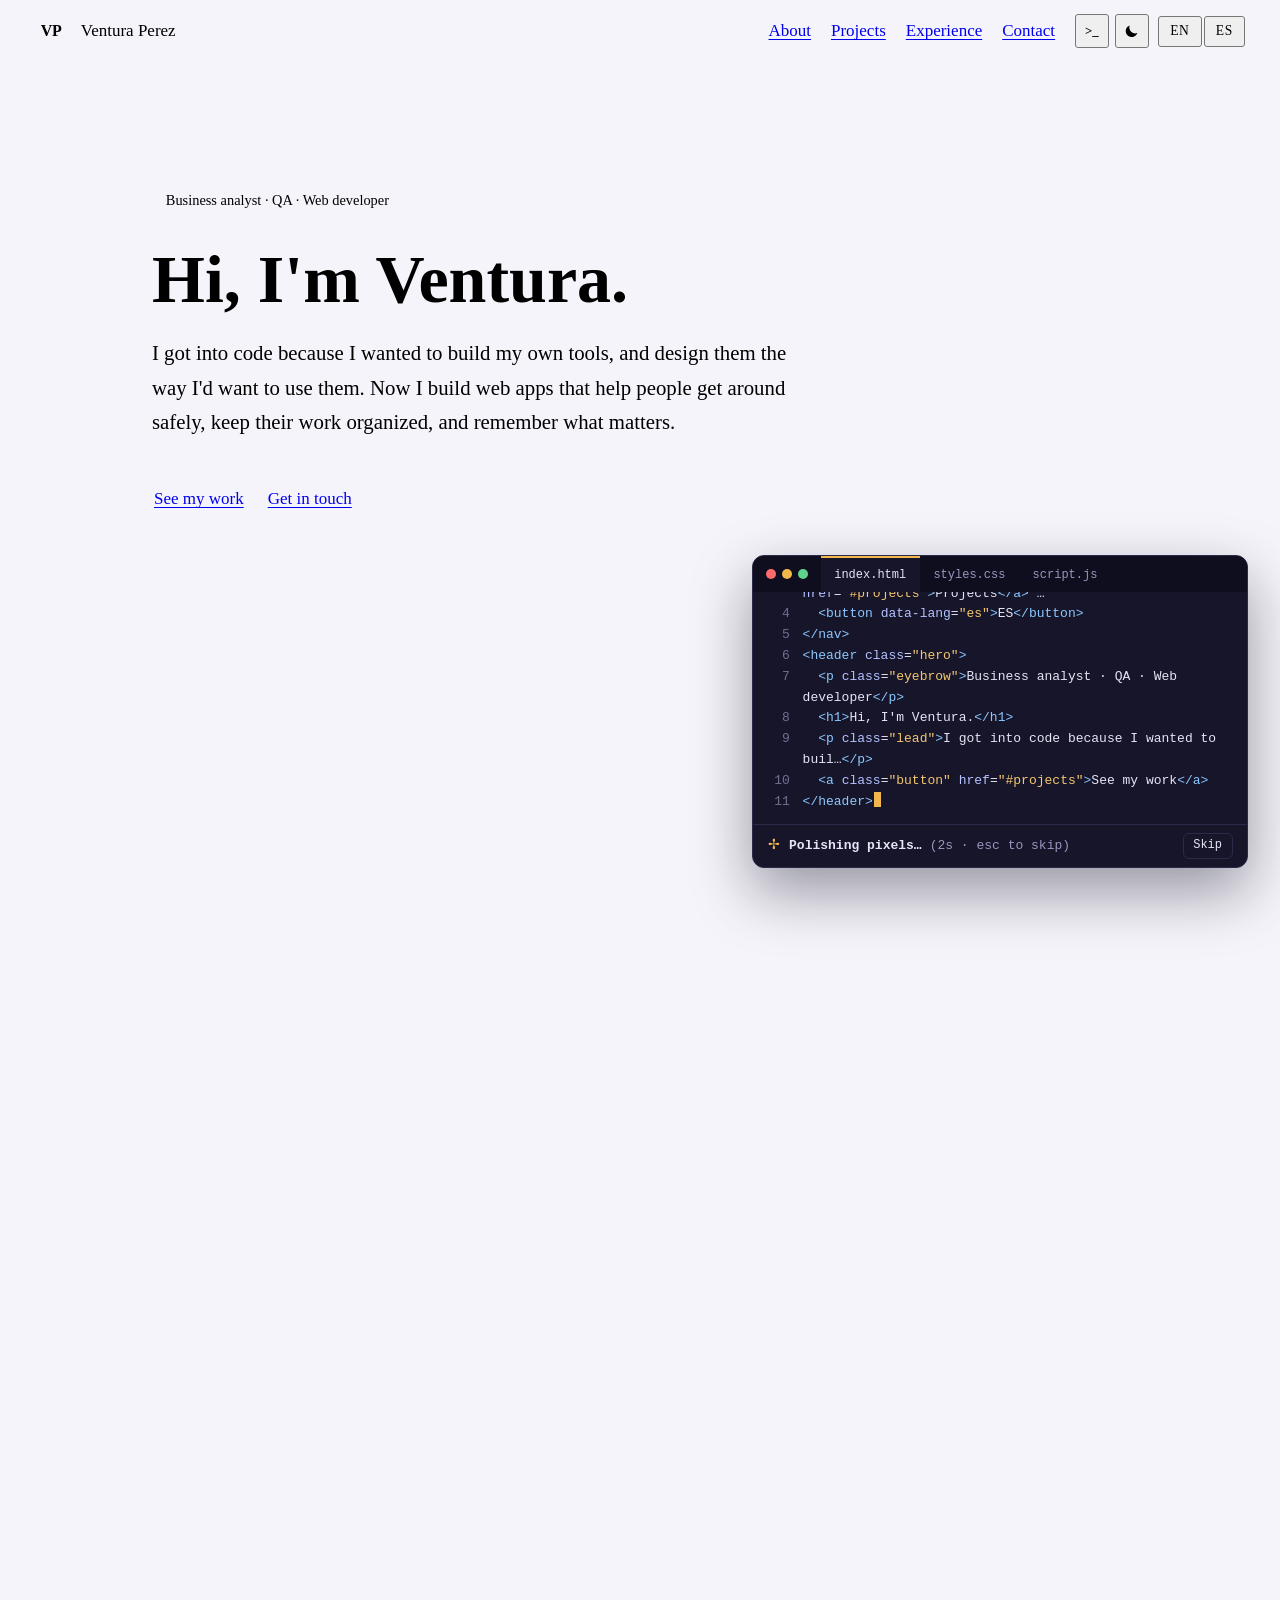
==== index.html @ 081f2662 "Tell my story on the site and in the README - About me: growing up in Madrid, moving to New Jersey w" ====
<!DOCTYPE html>
<html lang="en">
<head>
  <meta charset="UTF-8" />
  <meta name="viewport" content="width=device-width, initial-scale=1.0" />
  <title>Ventura Perez Del Castillo — Portfolio</title>
  <meta name="description" content="Ventura Perez Del Castillo is a business analyst, QA and web developer in the Milwaukee area who builds and designs tools: a safety-first route planner, an IT ticket workspace, and a bilingual puzzle about Guernica." />
  <meta name="theme-color" content="#2e2c55" />

  <link rel="icon" href="favicon.ico" sizes="any" />
  <link rel="icon" type="image/png" sizes="32x32" href="favicon-32x32.png" />
  <link rel="icon" type="image/png" sizes="16x16" href="favicon-16x16.png" />
  <link rel="apple-touch-icon" sizes="180x180" href="apple-touch-icon.png" />
  <link rel="manifest" href="site.webmanifest" />

  <link rel="preconnect" href="https://fonts.googleapis.com" />
  <link rel="preconnect" href="https://fonts.gstatic.com" crossorigin />
  <link rel="stylesheet" href="https://fonts.googleapis.com/css2?family=Merriweather:ital,wght@0,700;0,900;1,700&family=Source+Sans+3:ital,wght@0,400;0,600;0,700;1,400&display=swap" />

  <link rel="stylesheet" href="styles.css" />
  <script>
    // The theme the visitor picked with the moon/sun button, before the first paint
    try {
      var savedTheme = localStorage.getItem('portfolio-theme');
      if (savedTheme === 'dark' || savedTheme === 'light') document.documentElement.dataset.theme = savedTheme;
    } catch (e) { /* storage blocked: follow the system setting */ }
  </script>
  <script>
    // Before the first paint: on a visitor's first look in this browser session the page
    // builds itself (build.js). Not for #section links or anyone who prefers less motion.
    (function () {
      var root = document.documentElement;
      var classes = ['building', 'raw-colors', 'raw-type', 'raw-buttons', 'raw-nav'];
      try {
        if (location.hash || sessionStorage.getItem('portfolio-built') ||
            matchMedia('(prefers-reduced-motion: reduce)').matches) return;
      } catch (e) { return; }
      classes.forEach(function (c) { root.classList.add(c); });
      // If build.js never runs, show the page anyway
      setTimeout(function () {
        if (window.portfolioBuildStarted) return;
        classes.forEach(function (c) { root.classList.remove(c); });
        document.dispatchEvent(new Event('portfolio:built'));
      }, 4000);
    })();
  </script>
  <script src="script.js" defer></script>
  <script src="build.js" defer></script>
  <script src="safemaps-minimap.js" defer></script>
  <script src="features.js" defer></script>
</head>

<body>
  <a class="skip-link" href="#main" data-i18n="skip">Skip to content</a>

  <!-- ===================== NAVIGATION ===================== -->
  <nav class="navbar" aria-label="Main">
    <a href="#top" class="nav-logo" data-snippet="anchor">
      <span class="monogram" aria-hidden="true">VP</span>
      <span class="nav-name">Ventura Perez</span>
    </a>

    <div class="nav-right">
      <div class="nav-links">
        <a href="#about" data-snippet="anchor" data-i18n="nav.about">About</a>
        <a href="#projects" data-snippet="anchor" data-i18n="nav.projects">Projects</a>
        <a href="#experience" data-snippet="anchor" data-i18n="nav.experience">Experience</a>
        <a href="#contact" data-snippet="anchor" data-i18n="nav.contact">Contact</a>
      </div>
      <div class="nav-tools">
        <button type="button" class="icon-btn palette-btn" data-snippet="palette" data-i18n-label="nav.palette" aria-label="Open the command palette"><span aria-hidden="true">&gt;_</span></button>
        <button type="button" class="icon-btn theme-toggle" data-snippet="theme" data-i18n-label="nav.theme" aria-label="Dark theme" aria-pressed="false">
          <svg class="moon" viewBox="0 0 24 24" aria-hidden="true"><path fill="currentColor" d="M20.6 14.4A8.6 8.6 0 0 1 9.6 3.4a8.6 8.6 0 1 0 11 11z"/></svg>
          <svg class="sun" viewBox="0 0 24 24" aria-hidden="true"><circle cx="12" cy="12" r="4.4" fill="currentColor"/><path stroke="currentColor" stroke-width="2" stroke-linecap="round" d="M12 2.5v2.2M12 19.3v2.2M2.5 12h2.2M19.3 12h2.2M5.3 5.3l1.6 1.6M17.1 17.1l1.6 1.6M5.3 18.7l1.6-1.6M17.1 6.9l1.6-1.6"/></svg>
        </button>
        <div class="lang-toggle" role="group" aria-label="Language / Idioma">
          <button type="button" data-lang="en" data-snippet="lang" aria-pressed="true">EN</button>
          <button type="button" data-lang="es" data-snippet="lang" aria-pressed="false">ES</button>
        </div>
      </div>
    </div>
  </nav>

  <!-- ===================== HERO ===================== -->
  <header id="top" class="hero">
    <span class="hero-glow" aria-hidden="true"></span>
    <div class="hero-inner">
      <p class="eyebrow" data-i18n="hero.eyebrow">Business analyst · QA · Web developer</p>
      <h1 data-i18n="hero.title">Hi, I'm Ventura.</h1>
      <p class="lead" data-i18n="hero.lead">I got into code because I wanted to build my own tools, and design them the way I'd want to use them. Now I build web apps that help people get around safely, keep their work organized, and remember what matters.</p>
      <div class="hero-actions">
        <a href="#projects" class="button" data-snippet="anchor" data-i18n="hero.cta1">See my work</a>
        <a href="#contact" class="button button-ghost" data-snippet="anchor" data-i18n="hero.cta2">Get in touch</a>
      </div>
    </div>
  </header>

  <main id="main">

    <!-- ===================== NUMBERS ===================== -->
    <section class="stats" aria-label="In numbers">
      <ul>
        <li>
          <span class="stat-num"><span data-count="3">3</span>×</span>
          <span class="stat-label" data-i18n="stats.sales">the industry average in sales, at Park Business Capital</span>
        </li>
        <li>
          <span class="stat-num"><span data-count="70">70</span><span class="stat-vs" data-i18n="stats.vs">vs</span><span data-count="41">41</span></span>
          <span class="stat-label" data-i18n="stats.safety">average safety score, SafeMaps vs standard routes, on 20 Milwaukee trips</span>
        </li>
        <li>
          <span class="stat-num"><span data-count="18">18</span></span>
          <span class="stat-label" data-i18n="stats.pieces">puzzle pieces, each unlocking a chapter of history</span>
        </li>
        <li>
          <span class="stat-num"><span data-count="2">2</span></span>
          <span class="stat-label" data-i18n="stats.languages">languages I build in: English and Spanish</span>
        </li>
      </ul>
    </section>

    <!-- ===================== ABOUT ===================== -->
    <section id="about" class="section">
      <h2 data-i18n="about.title">About me</h2>

      <div class="about-grid">
        <div class="about-text">
          <p data-i18n="about.p0">I was born and raised in Madrid, Spain, and moved to West Orange, New Jersey, right before my tenth birthday without knowing a word of English. Miami and now Milwaukee came next, and each move taught me to adapt quickly to an entirely new place. I'm curious by nature, a bit of a sponge: I learn from everything around me, and most of all from the people I work with.</p>
          <p data-i18n="about.p1">I've always wanted to know how the tools I use actually work, and to make my own when the right one doesn't exist. That's what pulled me into programming. I like the whole process: deciding what a tool should do, designing how it should feel, and building it until it does.</p>
          <p data-i18n="about.p2">Before tech, I worked in sales. At Park Business Capital in Miami, I went from opening cold leads to closing deals within my first three months, selling at triple the industry average. I also improved the company's sales script, taught veteran colleagues new technology, and trained new hires in sales. Before that, at Domino's in Miami Beach, I planned delivery routes and timed the ovens to keep orders on schedule. (Yes, I was planning routes long before SafeMaps.)</p>
          <p data-i18n="about.p3">Today I'm a business analyst and QA in i.c.stars, a technology and leadership program in Milwaukee. I build web apps for real client projects, then present them and lead the Q&amp;A on the technical approach and the business value.</p>
          <p data-i18n="about.p4">I work in English and Spanish, and I build that way too: SafeMaps and my Guernica puzzle both run in both languages.</p>

          <h3 class="about-sub" data-i18n="about.people">How I work with people</h3>
          <p data-i18n="about.nvc">I believe in nonviolent communication: saying what I see and what I need without blame, and listening just as carefully for what the other person needs. Disagreement on a team is normal, and often useful, as long as it stays about the work and not the people.</p>
          <p data-i18n="about.empathy">Empathy is how I approach teamwork. I know what it's like to be in a room where no one is listening to you, so I ask before I assume, make room for the quieter voices, and try to understand where someone is coming from before deciding where we go. Teams that feel safe with each other ask better questions, catch problems sooner and build better things.</p>
        </div>

        <blockquote class="pull-quote">
          <p data-i18n="about.quote">Technology can help us remember. I built my Guernica puzzle so we never forget the value of peaceful, non-violent action.</p>
        </blockquote>
      </div>

      <h3 class="skills-title" data-i18n="skills.title">What I work with</h3>
      <div class="skills-groups">
        <div class="skills-group">
          <h4 data-i18n="skills.build">Build with</h4>
          <ul class="skills-list">
            <li>JavaScript</li>
            <li>HTML</li>
            <li>CSS</li>
            <li>Python</li>
            <li>Rust</li>
            <li>SQL</li>
            <li>React</li>
            <li>Node.js</li>
            <li data-i18n="skills.ai">Anthropic API &amp; AI tools</li>
            <li data-i18n="skills.git">Git &amp; GitHub</li>
          </ul>
        </div>
        <div class="skills-group">
          <h4 data-i18n="skills.analyze">Analyze &amp; test</h4>
          <ul class="skills-list">
            <li data-i18n="skills.ba">Business analysis</li>
            <li data-i18n="skills.data">Data analysis</li>
            <li data-i18n="skills.qa">Quality assurance</li>
            <li data-i18n="skills.office">Microsoft 365 &amp; Excel</li>
          </ul>
        </div>
        <div class="skills-group">
          <h4 data-i18n="skills.work">How I work</h4>
          <ul class="skills-list">
            <li data-i18n="skills.agile">Agile</li>
            <li data-i18n="skills.waterfall">Waterfall</li>
            <li>Jira</li>
            <li data-i18n="skills.pm">Project management</li>
            <li data-i18n="skills.present">Client presentations</li>
            <li data-i18n="skills.team">Team collaboration</li>
            <li data-i18n="skills.problem">Problem-solving &amp; critical thinking</li>
            <li data-i18n="skills.learning">Continuous learning</li>
          </ul>
        </div>
        <div class="skills-group">
          <h4 data-i18n="skills.clients">Sales &amp; clients</h4>
          <ul class="skills-list">
            <li data-i18n="skills.sales">Sales</li>
            <li data-i18n="skills.service">Customer service</li>
            <li data-i18n="skills.relations">Business relations</li>
            <li data-i18n="skills.marketing">Marketing</li>
            <li>Salesforce</li>
            <li>KickSite</li>
          </ul>
        </div>
        <div class="skills-group">
          <h4 data-i18n="skills.speak">Languages</h4>
          <ul class="skills-list">
            <li data-i18n="skills.en">English</li>
            <li data-i18n="skills.es">Spanish</li>
            <li data-i18n="skills.fr">Learning French</li>
            <li data-i18n="skills.pt">Learning Portuguese</li>
            <li data-i18n="skills.it">Learning Italian</li>
          </ul>
        </div>
      </div>
    </section>

    <!-- ===================== PROJECTS ===================== -->
    <section id="projects" class="section">
      <h2 data-i18n="projects.title">Projects</h2>
      <p class="section-intro" data-i18n="projects.intro">Things I've built. Each one has a demo you can try.</p>

      <div class="project-grid">

        <article class="project-card">
          <div class="project-media" data-video="videos/safemaps.webm">
            <a href="safemaps/" target="_blank" rel="noopener noreferrer" tabindex="-1" aria-hidden="true">
              <img src="images/safemaps.webp" width="1440" height="900" loading="lazy" alt="" />
            </a>
            <button type="button" class="try-here" data-mini="safemaps" data-i18n="try.here">▶ Try it here</button>
          </div>
          <div class="project-body">
            <h3>SafeMaps</h3>
            <ul class="tags">
              <li>JavaScript</li><li>Leaflet</li><li>MapLibre</li><li>Three.js</li><li>OpenStreetMap</li>
            </ul>
            <p data-i18n="safemaps.desc">Most map apps pick the fastest route. SafeMaps picks the safest one first, then the one that saves fuel, then the quickest, for car, bike, walking and bus trips around Milwaukee.</p>
            <p class="highlight" data-i18n="safemaps.highlight">It plans routes with its own engine over OpenStreetMap roads and public crash data. On one sample trip, the safer route scores 100 for safety against the standard route's 26, for about 7 more minutes.</p>
            <p class="note" data-i18n="safemaps.note">Demo with recorded routes.</p>
            <div class="project-links">
              <a href="safemaps/" target="_blank" rel="noopener noreferrer" class="project-link" data-snippet="safemaps" data-i18n="link.demo">Try the demo</a>
              <a href="work/safemaps.html" class="project-link" data-snippet="case" data-i18n="link.case">Read the case study</a>
            </div>
          </div>
        </article>

        <article class="project-card">
          <div class="project-media" data-video="videos/onetouch.webm">
            <a href="onetouch/" target="_blank" rel="noopener noreferrer" tabindex="-1" aria-hidden="true">
              <img src="images/onetouch.webp" width="1440" height="900" loading="lazy" alt="" />
            </a>
            <button type="button" class="try-here" data-mini="onetouch" data-i18n="try.ask">▶ Ask it something</button>
          </div>
          <div class="project-body">
            <h3>OneTouch</h3>
            <ul class="tags">
              <li>JavaScript</li><li>Node.js</li><li>Claude API</li><li>PostgreSQL</li><li>Three.js</li>
            </ul>
            <p data-i18n="onetouch.desc">An IT ticket workspace: ask questions about tickets in plain English, build your own dashboards, and see which work needs attention first.</p>
            <p class="highlight" data-i18n="onetouch.highlight">It maps its own architecture in 2D and 3D, so you can follow a real request through the whole system, step by step.</p>
            <p class="note" data-i18n="onetouch.note">Demo with generated data.</p>
            <div class="project-links">
              <a href="onetouch/" target="_blank" rel="noopener noreferrer" class="project-link" data-snippet="onetouch" data-i18n="link.demo">Try the demo</a>
              <a href="work/onetouch.html" class="project-link" data-snippet="case" data-i18n="link.case">Read the case study</a>
            </div>
          </div>
        </article>

        <article class="project-card">
          <div class="project-media guernica-art">
            <span class="pieces">
              <i></i><i></i><i></i><i></i><i></i><button type="button" class="missing" data-i18n-label="guernica.piece" aria-label="Put the last piece in place"></button>
              <i></i><i></i><i></i><i></i><i></i><i></i>
              <i></i><i></i><i></i><i></i><i></i><i></i>
            </span>
            <span class="guernica-label" aria-hidden="true">Guernica<small>26 · IV · 1937</small></span>
            <p class="guernica-hint" data-i18n="guernica.hint">Drag the last piece into place</p>
            <div class="guernica-verse" aria-live="polite"></div>
          </div>
          <div class="project-body">
            <h3 data-i18n="guernica.title">In Memory of Guernica</h3>
            <ul class="tags">
              <li>JavaScript</li><li>Canvas</li><li data-i18n="tags.bilingual">Bilingual ES/EN</li>
            </ul>
            <p data-i18n-html="guernica.desc">An 18-piece jigsaw of Picasso's <i>Guernica</i>. Every piece you place unlocks a chapter of the Spanish Civil War and its poets (Lorca, Alberti, Cernuda, Guillén and Aleixandre) in Spanish and English.</p>
            <p class="highlight" data-i18n="guernica.why">Why I made it: the bombing of Guernica shows what violence costs, and why peaceful, non-violent action is worth remembering. I wanted people to rebuild that memory with their own hands, one piece at a time.</p>
            <p class="note" data-i18n-html="guernica.note">Built for a tech expo. Picasso painted <i>Guernica</i> for one too: the 1937 Paris International Exposition, devoted to arts and technology.</p>
            <div class="project-links">
              <a href="https://vperez-stars.github.io/Guernica/" target="_blank" rel="noopener noreferrer" class="project-link" data-snippet="guernica" data-i18n="link.puzzle">Play the puzzle</a>
              <a href="work/guernica.html" class="project-link" data-snippet="case" data-i18n="link.case">Read the case study</a>
            </div>
          </div>
        </article>

      </div>
    </section>

    <!-- ===================== EXPERIENCE ===================== -->
    <section id="experience" class="section">
      <h2 data-i18n="exp.title">Experience</h2>

      <ol class="timeline">
        <li class="job">
          <div class="job-head">
            <div class="job-title">
              <h3 data-i18n="exp.ics.role">Business Analyst, Quality Assurance</h3>
              <span class="you-are-here" data-i18n="exp.here">You are here</span>
            </div>
            <span class="job-dates" data-i18n="exp.ics.dates">Aug – Dec 2026</span>
          </div>
          <p class="job-org">i.c.stars · <span data-i18n="exp.ics.place">Milwaukee, WI</span></p>
          <ul>
            <li data-i18n="exp.ics.1">Build web apps for real client projects, combining programming, business analysis and leadership.</li>
            <li data-i18n="exp.ics.2">Present solutions to rooms of clients and lead the Q&amp;A on the technical approach and the business value.</li>
            <li data-i18n="exp.ics.3">Deliver projects in Agile and Waterfall, tracking work in Jira and GitHub.</li>
          </ul>
        </li>

        <li class="job">
          <div class="job-head">
            <h3 data-i18n="exp.park.role">Sales Closer</h3>
            <span class="job-dates" data-i18n="exp.park.dates">Aug – Oct 2024</span>
          </div>
          <p class="job-org">Park Business Capital · <span data-i18n="exp.park.place">Miami, FL</span></p>
          <ul>
            <li data-i18n="exp.park.1">Promoted from cold-lead opener to closer within three months, selling at triple the industry average.</li>
            <li data-i18n="exp.park.2">Improved the company's sales script and shared it with the team.</li>
            <li data-i18n="exp.park.3">Taught veteran colleagues new technology and trained new hires in sales techniques.</li>
          </ul>
        </li>

        <li class="job">
          <div class="job-head">
            <h3 data-i18n="exp.dominos.role">Customer Service Representative</h3>
            <span class="job-dates" data-i18n="exp.dominos.dates">Jul – Oct 2022</span>
          </div>
          <p class="job-org">Domino's Pizza · <span data-i18n="exp.dominos.place">Miami Beach, FL</span></p>
          <ul>
            <li data-i18n="exp.dominos.1">Planned delivery routes and coordinated bake timing to keep orders on schedule.</li>
            <li data-i18n="exp.dominos.2">Managed inventory, ran the register and closed the store.</li>
          </ul>
        </li>
      </ol>
      <p class="route-start" data-i18n="exp.start">Start of the route: Miami Beach, 2022</p>

      <p class="cert"><span class="cert-badge" aria-hidden="true">A+</span> <span data-i18n="exp.cert">CompTIA A+ certified (May 2023)</span></p>
    </section>

    <!-- ===================== CONTACT ===================== -->
    <section id="contact" class="section contact">
      <h2 data-i18n="contact.title">Get in touch</h2>
      <p data-i18n="contact.text">Want to build something together, or just say hola? Reach out.</p>
      <p class="contact-where" data-i18n="contact.where">Based in the Milwaukee area.</p>

      <ul class="contact-list">
        <li><a class="button" href="mailto:vperez@icstars.org" data-snippet="email" data-i18n="contact.email">Email me</a></li>
        <li><a class="button button-outline" href="https://github.com/vperez-stars" target="_blank" rel="noopener noreferrer" data-snippet="github">GitHub</a></li>
        <li><a class="button button-outline" href="https://www.linkedin.com/in/ventura-perez/" target="_blank" rel="noopener noreferrer" data-snippet="linkedin">LinkedIn</a></li>
      </ul>
    </section>

  </main>

  <!-- ===================== FOOTER ===================== -->
  <footer class="footer">
    <p><span data-i18n="footer.text">Designed and built by hand, one commit at a time.</span> &copy; 2026 Ventura Perez Del Castillo.</p>
    <p class="footer-tools">
      <button type="button" class="rebuild" data-snippet="rebuild" data-i18n="footer.rebuild" hidden>↻ Watch this page build itself</button>
      <button type="button" class="rebuild view-source-btn" data-snippet="source" data-i18n="footer.source" aria-pressed="false" hidden>&lt;/&gt; View the source</button>
    </p>
    <p class="footer-hint" data-i18n="footer.hint" hidden>Tip: press / to open the command palette.</p>
  </footer>

</body>
</html>
---- styles.css ----
/*
  Portfolio styles.
  Colors and fonts live under :root, so the whole look can be changed there.
  Every text color below passes WCAG AA contrast (4.5:1) on its background, in both themes.
  The dark theme follows the visitor's system setting unless they pick one with the
  moon/sun button (data-theme on <html>, remembered in localStorage).
*/

:root {
  /* Page */
  --color-bg:        #f5f4fa;   /* soft lavender paper */
  --color-surface:   #ffffff;   /* cards */
  --color-text:      #1d1c2e;   /* main text (about 16:1 on the page) */
  --color-muted:     #55547a;   /* secondary text (about 6.5:1) */
  --color-line:      #dddbea;   /* borders */

  /* Brand */
  --color-accent:    #3b36b8;   /* links and buttons (about 7.9:1) */
  --color-accent-dk: #2c2891;   /* button hover */
  --color-hero-1:    #66658e;   /* hero gradient: the original site color */
  --color-hero-2:    #2e2c55;
  --color-spark:     #f2b84b;   /* warm highlight, used on the dark hero only */

  /* Tags and pills */
  --color-pill:      #ebe9f6;
  --color-pill-text: #2f2d6e;

  /* Theme helpers */
  --color-on-accent: #ffffff;   /* text on accent buttons */
  --color-monogram:  #2e2c55;
  --nav-bg:          rgba(245, 244, 250, .88);
  --raw-text:        #000000;   /* the browser-default look while the page builds */
  --raw-link:        #0000ee;

  /* The SafeMaps mini map */
  --map-water:       #cfe0f3;
  --map-merge:       #d97706;
  --map-street:      #dcdae9;
  --map-standard:    #8a89a6;
  --map-risk:        #c43535;

  --font-head: 'Merriweather', Georgia, 'Times New Roman', serif;
  --font-body: 'Source Sans 3', 'Segoe UI', system-ui, -apple-system, sans-serif;
  --font-code: ui-monospace, 'Cascadia Code', 'SF Mono', Menlo, Consolas, monospace;

  /* Code panels (the build editor and the button peeks); text about 14:1 on --code-bg */
  --code-bg:      #16152a;
  --code-bar:     #0f0e1e;
  --code-line:    #2b2a48;
  --code-text:    #e6e4f5;
  --code-muted:   #9896bd;   /* comments and line numbers (about 6.3:1) */

  --max-width: 1040px;
  --radius: 14px;
  --shadow: 0 1px 2px rgba(29, 28, 46, .06), 0 8px 24px rgba(29, 28, 46, .06);
  --shadow-lift: 0 2px 4px rgba(29, 28, 46, .08), 0 18px 40px rgba(46, 44, 85, .16);
  color-scheme: light;
}

/* Dark theme: the system setting, unless the visitor chose light */
@media (prefers-color-scheme: dark) {
  :root:not([data-theme="light"]) {
    --color-bg: #121120; --color-surface: #1c1b2f; --color-text: #ecebf7; --color-muted: #aeadcc;
    --color-line: #302f4c; --color-accent: #aaa6ff; --color-accent-dk: #cac7ff;
    --color-hero-1: #4f4e78; --color-hero-2: #232145;
    --color-pill: #282748; --color-pill-text: #d6d4ff;
    --color-on-accent: #121120; --color-monogram: #3b36b8; --nav-bg: rgba(18, 17, 32, .86);
    --raw-text: #ececec; --raw-link: #9db0ff;
    --map-street: #2c2b45; --map-standard: #8f8eae; --map-risk: #ff6b6b; --map-water: #1d3150; --map-merge: #f59e0b;
    --shadow: 0 1px 2px rgba(0, 0, 0, .3), 0 8px 24px rgba(0, 0, 0, .25);
    --shadow-lift: 0 2px 4px rgba(0, 0, 0, .35), 0 18px 40px rgba(0, 0, 0, .45);
    color-scheme: dark;
  }
}
:root[data-theme="dark"] {
  --color-bg: #121120; --color-surface: #1c1b2f; --color-text: #ecebf7; --color-muted: #aeadcc;
  --color-line: #302f4c; --color-accent: #aaa6ff; --color-accent-dk: #cac7ff;
  --color-hero-1: #4f4e78; --color-hero-2: #232145;
  --color-pill: #282748; --color-pill-text: #d6d4ff;
  --color-on-accent: #121120; --color-monogram: #3b36b8; --nav-bg: rgba(18, 17, 32, .86);
  --raw-text: #ececec; --raw-link: #9db0ff;
  --map-street: #2c2b45; --map-standard: #8f8eae; --map-risk: #ff6b6b; --map-water: #1d3150; --map-merge: #f59e0b;
  --shadow: 0 1px 2px rgba(0, 0, 0, .3), 0 8px 24px rgba(0, 0, 0, .25);
  --shadow-lift: 0 2px 4px rgba(0, 0, 0, .35), 0 18px 40px rgba(0, 0, 0, .45);
  color-scheme: dark;
}

/* -------- Base -------- */
*, *::before, *::after { margin: 0; padding: 0; box-sizing: border-box; }

html { scroll-behavior: smooth; scroll-padding-top: 5rem; }

body {
  font-family: var(--font-body);
  font-size: 1.0625rem;
  color: var(--color-text);
  background-color: var(--color-bg);
  line-height: 1.65;
  -webkit-font-smoothing: antialiased;
}

h1, h2, h3 { font-family: var(--font-head); line-height: 1.2; }

img { display: block; max-width: 100%; height: auto; }

a { color: var(--color-accent); text-decoration-thickness: 2px; text-underline-offset: 3px; }
a:hover { color: var(--color-accent-dk); }

:focus-visible { outline: 3px solid var(--color-accent); outline-offset: 3px; border-radius: 4px; }

.skip-link {
  position: absolute; left: 1rem; top: -3rem;
  background: var(--color-accent); color: var(--color-on-accent);
  padding: .5rem 1rem; border-radius: 8px; z-index: 100;
}
.skip-link:focus { top: 1rem; color: var(--color-on-accent); }

/* -------- Navigation -------- */
.navbar {
  position: sticky; top: 0; z-index: 50;
  display: flex; justify-content: space-between; align-items: center; gap: 1rem;
  padding: .75rem clamp(1rem, 4vw, 2rem);
  background: var(--nav-bg);
  -webkit-backdrop-filter: blur(10px);
  backdrop-filter: blur(10px);
  border-bottom: 1px solid var(--color-line);
}

.nav-logo {
  display: inline-flex; align-items: center; gap: .65rem;
  color: var(--color-text); text-decoration: none; font-weight: 700;
}
.nav-logo:hover { color: var(--color-text); }

.monogram {
  display: inline-grid; place-items: center;
  width: 2.4rem; height: 2.4rem; border-radius: 10px;
  background: var(--color-monogram); color: #fff;
  font-family: var(--font-head); font-weight: 900; font-size: 1rem; letter-spacing: -.02em;
  transition: transform .25s ease, background .25s ease;
}
.nav-logo:hover .monogram { transform: rotate(-6deg); background: #3b36b8; }
.monogram.is-spinning { animation: monogram-spin .7s cubic-bezier(.3, 1.4, .5, 1); }
@keyframes monogram-spin { from { transform: rotate(0); } to { transform: rotate(360deg); } }

.nav-right { display: flex; align-items: center; gap: 1.25rem; }

.nav-links { display: flex; gap: 1.25rem; }
.nav-links a { color: var(--color-text); text-decoration: none; font-weight: 600; white-space: nowrap; }
.nav-links a:hover { color: var(--color-accent); text-decoration: underline; }

.lang-toggle {
  display: inline-flex; padding: 3px; gap: 2px;
  background: var(--color-pill); border-radius: 999px;
}
.lang-toggle button {
  font: inherit; font-size: .85rem; font-weight: 700; letter-spacing: .04em;
  border: 0; border-radius: 999px; padding: .2rem .7rem; cursor: pointer;
  background: transparent; color: var(--color-pill-text);
}
.lang-toggle button[aria-pressed="true"] { background: var(--color-accent); color: var(--color-on-accent); }

/* Round icon buttons: the theme switch and the command palette */
.icon-btn {
  display: inline-grid; place-items: center;
  width: 2.1rem; height: 2.1rem; border-radius: 50%;
  border: 0; cursor: pointer; background: var(--color-pill); color: var(--color-pill-text);
  font: 700 .8rem/1 var(--font-code);
}
.icon-btn:hover { background: var(--color-accent); color: var(--color-on-accent); }
.icon-btn svg { width: 1.05rem; height: 1.05rem; }
.theme-toggle .sun { display: none; }
.theme-toggle[aria-pressed="true"] .sun { display: block; }
.theme-toggle[aria-pressed="true"] .moon { display: none; }
.nav-tools { display: flex; align-items: center; gap: .4rem; }

/* -------- Hero -------- */
.hero {
  position: relative; overflow: hidden;
  color: #fff;
  background:
    radial-gradient(circle at 1px 1px, rgba(255, 255, 255, .09) 1px, transparent 0) 0 0 / 22px 22px,
    radial-gradient(60rem 30rem at 85% -10%, rgba(242, 184, 75, .18), transparent 60%),
    linear-gradient(135deg, var(--color-hero-1), var(--color-hero-2));
  padding: clamp(4rem, 12vw, 7.5rem) 0;
}

/* Same width and side padding as .section, so the hero text lines up with the content below. */
.hero-inner { position: relative; max-width: var(--max-width); margin: 0 auto; padding: 0 clamp(1rem, 4vw, 2rem); }

/* The dots light up around the cursor (features.js sets --mx and --my) */
.hero-glow {
  position: absolute; inset: 0; pointer-events: none; opacity: 0; transition: opacity .4s ease;
  background: radial-gradient(circle at 1px 1px, rgba(255, 255, 255, .6) 1.2px, transparent 0) 0 0 / 22px 22px;
  -webkit-mask-image: radial-gradient(240px circle at var(--mx, 50%) var(--my, 50%), #000, transparent 70%);
  mask-image: radial-gradient(240px circle at var(--mx, 50%) var(--my, 50%), #000, transparent 70%);
}
.hero.is-glowing .hero-glow { opacity: 1; }

.eyebrow {
  display: inline-block;
  font-size: .9rem; font-weight: 700; letter-spacing: .08em; text-transform: uppercase;
  color: #fff; background: rgba(255, 255, 255, .12);
  border: 1px solid rgba(255, 255, 255, .22);
  padding: .3rem .8rem; border-radius: 999px; margin-bottom: 1.25rem;
}

.hero h1 {
  font-size: clamp(2.4rem, 7vw, 4.25rem);
  font-weight: 900; letter-spacing: -.02em;
  margin-bottom: 1rem;
}

.lead {
  max-width: 40rem;
  font-size: clamp(1.1rem, 2.2vw, 1.3rem);
  color: #f1f0f8;
  margin-bottom: 2rem;
}

.hero-actions { display: flex; flex-wrap: wrap; gap: .75rem; }

/* -------- Buttons -------- */
.button {
  display: inline-block;
  background: var(--color-accent); color: var(--color-on-accent);
  padding: .75rem 1.4rem; border-radius: 10px;
  font-weight: 700; text-decoration: none;
  border: 2px solid var(--color-accent);
  transition: transform .15s ease, background .15s ease, box-shadow .15s ease;
}
.button:hover { background: var(--color-accent-dk); border-color: var(--color-accent-dk); color: var(--color-on-accent); transform: translateY(-2px); }

.hero .button { background: #fff; color: var(--color-hero-2); border-color: #fff; }
.hero .button:hover { background: var(--color-spark); border-color: var(--color-spark); color: var(--color-hero-2); }
.hero .button-ghost { background: transparent; color: #fff; border-color: rgba(255, 255, 255, .6); }
.hero .button-ghost:hover { background: rgba(255, 255, 255, .12); border-color: #fff; color: #fff; }

.button-outline { background: transparent; color: var(--color-accent); }
.button-outline:hover { background: var(--color-accent); color: var(--color-on-accent); }

/* -------- Sections -------- */
.section {
  max-width: var(--max-width);
  margin: 0 auto;
  padding: clamp(3rem, 8vw, 5rem) clamp(1rem, 4vw, 2rem);
}

.section h2 {
  font-size: clamp(1.7rem, 4vw, 2.2rem);
  margin-bottom: 1.25rem;
}
.section h2::after {
  content: ""; display: block;
  width: 3rem; height: 4px; border-radius: 4px; margin-top: .6rem;
  background: linear-gradient(90deg, var(--color-accent), var(--color-spark));
}

.section-intro { color: var(--color-muted); margin-top: -.25rem; }

/* -------- About -------- */
.about-grid {
  display: grid; gap: 2rem;
  grid-template-columns: minmax(0, 3fr) minmax(0, 2fr);
  align-items: start;
}
.about-text p + p { margin-top: 1rem; }
.about-sub { font-size: 1.2rem; margin: 2rem 0 .6rem; }

.pull-quote {
  position: relative;
  background: var(--color-surface);
  border-left: 5px solid var(--color-accent);
  border-radius: 0 var(--radius) var(--radius) 0;
  padding: 1.5rem 1.5rem 1.5rem 1.75rem;
  box-shadow: var(--shadow);
}
.pull-quote::before {
  content: "\201C";
  position: absolute; top: -.6rem; right: 1rem;
  font-family: var(--font-head); font-size: 5rem; line-height: 1;
  color: var(--color-pill);
}
.pull-quote p {
  position: relative;
  font-family: var(--font-head); font-size: 1.1rem; line-height: 1.55;
}

/* -------- Skills -------- */
.skills-title { font-size: 1.25rem; margin: 3rem 0 1rem; }

.skills-groups {
  display: grid; gap: 1.25rem 2rem;
  grid-template-columns: repeat(auto-fit, minmax(220px, 1fr));
}
.skills-group h4 {
  font-size: .8rem; letter-spacing: .1em; text-transform: uppercase;
  color: var(--color-muted); margin-bottom: .5rem;
}

.skills-list { list-style: none; display: flex; flex-wrap: wrap; gap: .45rem; }
.skills-list li {
  background: var(--color-surface);
  border: 1px solid var(--color-line);
  padding: .3rem .8rem; border-radius: 999px;
  font-size: .95rem;
}

/* -------- Projects -------- */
.project-grid {
  display: grid; gap: 1.75rem; margin-top: 2rem;
  grid-template-columns: repeat(auto-fit, minmax(min(300px, 100%), 1fr));
}

.project-card {
  display: flex; flex-direction: column;
  background: var(--color-surface);
  border: 1px solid var(--color-line);
  border-radius: var(--radius);
  overflow: hidden;
  box-shadow: var(--shadow);
  transition: transform .25s ease, box-shadow .25s ease;
}
.project-card:hover { transform: translateY(-6px); box-shadow: var(--shadow-lift); }

.project-media {
  position: relative; display: block; aspect-ratio: 16 / 10; overflow: hidden;
  border-bottom: 1px solid var(--color-line);
  background: var(--color-pill);
}
.project-media img {
  width: 100%; height: 100%; object-fit: cover; object-position: left top;
  transition: transform .5s ease;
}
.project-card:hover .project-media img { transform: scale(1.04); }
.project-media > a { display: block; width: 100%; height: 100%; }
.project-media video {
  position: absolute; inset: 0; width: 100%; height: 100%;
  object-fit: cover; object-position: left top; pointer-events: none;
  opacity: 0; transition: opacity .35s ease;
}
.project-media video.is-playing { opacity: 1; }

.project-body { display: flex; flex-direction: column; flex: 1; padding: 1.4rem 1.5rem 1.5rem; }
.project-body h3 { font-size: 1.3rem; margin-bottom: .6rem; }
.project-body p + p { margin-top: .75rem; }

.tags { list-style: none; display: flex; flex-wrap: wrap; gap: .35rem; margin-bottom: .9rem; }
.tags li {
  font-size: .78rem; font-weight: 700;
  background: var(--color-pill); color: var(--color-pill-text);
  padding: .15rem .55rem; border-radius: 6px;
}

.highlight {
  font-size: .97rem;
  padding-left: .85rem;
  border-left: 3px solid var(--color-spark);
}
.note { font-size: .9rem; color: var(--color-muted); }

.project-links { margin-top: auto; padding-top: 1.1rem; display: flex; flex-wrap: wrap; gap: .4rem 1.25rem; }
.project-link { font-weight: 700; text-decoration: none; }
.project-link::after { content: " \2192"; display: inline-block; transition: transform .2s ease; }
.project-link:hover { text-decoration: underline; }
.project-link:hover::after { transform: translateX(4px); }

/* Guernica card art: the 6 × 3 puzzle grid in the painting's black, white and grey,
   with one piece still out of place. Drawn in CSS so no copyrighted image is used. */
.guernica-art {
  position: relative; display: grid; place-items: center;
  background: radial-gradient(circle at 70% 30%, #3a3a37, #151513 70%);
  text-decoration: none;
}
.guernica-art .pieces {
  position: absolute; inset: 12%;
  display: grid; grid-template-columns: repeat(6, 1fr); grid-template-rows: repeat(3, 1fr); gap: 4px;
}
.guernica-art .pieces i { background: rgba(255, 255, 255, .07); border-radius: 3px; }
.guernica-art .pieces i:nth-child(3n) { background: rgba(255, 255, 255, .12); }
.guernica-art .pieces i:nth-child(5n) { background: rgba(255, 255, 255, .04); }
.guernica-art .pieces .missing {
  border: 0; padding: 0; border-radius: 3px; cursor: grab; touch-action: none;
  background: #e9e7e1;
  transform: translate(20%, -28%) rotate(9deg);
  box-shadow: 0 10px 24px rgba(0, 0, 0, .5);
  transition: transform .45s cubic-bezier(.3, 1.3, .5, 1), box-shadow .3s ease;
  z-index: 2;
}
.guernica-art .pieces .missing:hover { box-shadow: 0 14px 30px rgba(0, 0, 0, .6), 0 0 0 3px rgba(242, 184, 75, .7); }
.guernica-art .pieces .missing:focus-visible { outline: 3px solid var(--color-spark); outline-offset: 2px; }
.guernica-art .pieces .missing.is-dragging { cursor: grabbing; transition: none; }
.guernica-art .pieces .missing.is-placed { transform: none; cursor: default; animation: piece-flash .9s ease; }
@keyframes piece-flash { from { box-shadow: 0 0 0 0 rgba(242, 184, 75, .95); } to { box-shadow: 0 0 0 16px rgba(242, 184, 75, 0); } }
.guernica-hint {
  position: absolute; left: 0; right: 0; bottom: .55rem; z-index: 1;
  text-align: center; font-size: .78rem; font-weight: 600; letter-spacing: .03em; color: #cfccc3;
}
.guernica-verse {
  position: absolute; inset: 0; z-index: 3;
  display: grid; place-content: center; gap: .15rem; text-align: center;
  padding: 1rem 1.25rem; background: rgba(16, 16, 14, .96); color: #f4f2ec;
  opacity: 0; visibility: hidden; transition: opacity .6s ease, visibility .6s;
}
.guernica-verse.is-shown { opacity: 1; visibility: visible; }
.guernica-verse p { font-family: var(--font-head); font-size: clamp(.92rem, 2.4vw, 1.05rem); line-height: 1.5; }
.guernica-verse .verse-en { font-family: var(--font-body); font-style: italic; font-size: .85rem; color: #d9d6cd; margin-top: .3rem; }
.guernica-verse cite { margin-top: .55rem; font-style: normal; font-size: .74rem; letter-spacing: .05em; color: #d9d6cd; }
.guernica-verse button {
  justify-self: center; margin-top: .6rem;
  font: 600 .78rem/1 var(--font-body); padding: .35rem .7rem; border-radius: 999px; cursor: pointer;
  background: transparent; color: #f4f2ec; border: 1px solid rgba(244, 242, 236, .45);
}
.guernica-verse button:hover { border-color: var(--color-spark); color: var(--color-spark); }
.guernica-label {
  position: relative; text-align: center;
  font-family: var(--font-head); font-weight: 900; font-size: clamp(1.6rem, 4vw, 2.1rem);
  color: #f4f2ec; letter-spacing: .02em;
  text-shadow: 0 2px 12px rgba(0, 0, 0, .7);
}
.guernica-label small {
  display: block; font-family: var(--font-body); font-weight: 700;
  font-size: .8rem; letter-spacing: .25em; color: #cfccc3;
}

/* -------- Experience -------- */
.timeline { list-style: none; position: relative; margin-top: 1.5rem; }
.timeline::before {
  content: ""; position: absolute; left: 7px; top: .5rem; bottom: .5rem;
  width: 2px; background: var(--color-line);
}

.job { position: relative; padding-left: 2.25rem; }
.job + .job { margin-top: 2rem; }
.job::before {
  content: ""; position: absolute; left: 0; top: .45rem; z-index: 1;
  transition: border-color .3s ease, background-color .3s ease;
  width: 16px; height: 16px; border-radius: 50%;
  background: var(--color-bg); border: 3px solid var(--color-accent);
}
.job:first-child::before { background: var(--color-accent); box-shadow: 0 0 0 4px var(--color-pill); }

/* The timeline drawn as a route: a dashed line grows as you scroll (features.js sets --route) */
.timeline::after {
  content: ""; position: absolute; left: 6px; top: .5rem; bottom: .5rem; width: 4px; border-radius: 2px;
  background: repeating-linear-gradient(to bottom, var(--color-spark) 0 10px, transparent 10px 16px);
  transform: scaleY(var(--route, 1)); transform-origin: top;
}
.job.reached::before { border-color: var(--color-spark); }
.job:first-child.reached::before { background: var(--color-spark); animation: here-pulse 2.2s ease-out infinite; }
@keyframes here-pulse { 0% { box-shadow: 0 0 0 0 rgba(242, 184, 75, .6); } 100% { box-shadow: 0 0 0 14px rgba(242, 184, 75, 0); } }
.you-are-here {
  display: inline-block; vertical-align: .2em; margin-left: .5rem;
  font: 700 .7rem/1 var(--font-body); letter-spacing: .08em; text-transform: uppercase;
  background: var(--color-spark); color: #2e2c55; padding: .32rem .55rem; border-radius: 999px;
}
.route-start { margin-top: 1.4rem; padding-left: 2.25rem; font-size: .9rem; font-weight: 600; color: var(--color-muted); }

.job-head { display: flex; justify-content: space-between; align-items: baseline; gap: 1rem; }
.job-head h3 { font-size: 1.15rem; }
.job-dates { font-size: .95rem; font-weight: 600; color: var(--color-muted); white-space: nowrap; }
.job-org { font-weight: 700; color: var(--color-pill-text); margin: .1rem 0 .5rem; }

.job ul { padding-left: 1.1rem; }
.job li + li { margin-top: .3rem; }
.job li::marker { color: var(--color-accent); }

.cert {
  display: inline-flex; align-items: center; gap: .6rem;
  margin-top: 2.25rem; padding: .6rem 1rem .6rem .6rem;
  background: var(--color-surface); border: 1px solid var(--color-line);
  border-radius: 999px; box-shadow: var(--shadow); font-weight: 600;
}
.cert-badge {
  display: inline-grid; place-items: center;
  width: 2rem; height: 2rem; border-radius: 50%;
  background: var(--color-monogram); color: #fff;
  font-family: var(--font-head); font-weight: 900; font-size: .8rem;
}

/* -------- Contact -------- */
.contact .contact-where { color: var(--color-muted); font-size: 1rem; margin-top: .25rem; }

.contact { text-align: center; }
.contact h2::after { margin-left: auto; margin-right: auto; }
.contact p { font-size: 1.15rem; }

.contact-list {
  list-style: none;
  display: flex; flex-wrap: wrap; justify-content: center; gap: .75rem;
  margin-top: 1.5rem;
}

/* -------- Footer -------- */
.footer {
  text-align: center;
  padding: 2rem 1rem;
  color: var(--color-muted);
  border-top: 1px solid var(--color-line);
  font-size: .95rem;
}

.rebuild {
  margin-top: .4rem;
  font: inherit; font-size: .9rem; font-weight: 600;
  background: none; border: 0; padding: .2rem .4rem; cursor: pointer;
  color: var(--color-accent); text-decoration: underline; text-underline-offset: 3px;
}
.rebuild:hover { color: var(--color-accent-dk); }

/* -------- The page building itself (build.js) --------
   index.html adds .building and the raw-* classes before the first paint. Elements stay
   hidden until their line of code is typed (.b-in), and each raw-* class gives them the
   browser's plain default look until the CSS rule that styles them is typed. */
html.building :is(.nav-logo, .nav-links, .nav-tools, .eyebrow, .hero h1, .lead, .hero-actions, main, .footer):not(.b-in) {
  visibility: hidden;
}
html.building :is(.nav-logo, .nav-links, .nav-tools, .eyebrow, .hero h1, .lead, .hero-actions).b-in {
  animation: b-pop .3s ease both;
}
@keyframes b-pop { from { opacity: 0; transform: translateY(6px); } }

html.building :is(.navbar, .navbar *, .hero, .hero *) {
  transition: background-color .7s ease, color .7s ease, border-color .7s ease, border-radius .7s ease,
              padding .7s ease, letter-spacing .7s ease, box-shadow .7s ease;
}

/* raw-colors: the hero has no background yet (a page-colored layer fades away) */
html.building .hero::before {
  content: ""; position: absolute; inset: 0;
  background: var(--color-bg); opacity: 0; pointer-events: none;
  transition: opacity .9s ease;
}
html.raw-colors .hero::before { opacity: 1; }
html.building .hero-inner { position: relative; }
html.raw-colors :is(.hero, .lead, .eyebrow) { color: var(--raw-text); }
html.raw-colors .eyebrow { background-color: transparent; border-color: transparent; }

/* raw-type: the browser's default serif */
html.raw-type :is(.navbar, .hero) * { font-family: 'Times New Roman', Times, serif; }
html.raw-type .eyebrow { text-transform: none; letter-spacing: 0; font-weight: 400; }
html.raw-type .hero h1 { letter-spacing: 0; font-weight: 700; }

/* raw-buttons: the hero's links are plain blue links */
html.raw-buttons .hero :is(.button, .button-ghost) {
  background-color: transparent; border-color: transparent; border-radius: 0;
  color: var(--raw-link); text-decoration: underline; font-weight: 400; padding-left: 0; padding-right: .5rem;
}

/* raw-nav: a plain row of links and grey buttons */
html.raw-nav .navbar {
  background-color: transparent; border-bottom-color: transparent;
  -webkit-backdrop-filter: none; backdrop-filter: none;
}
html.raw-nav .nav-logo { color: var(--raw-text); font-weight: 400; }
html.raw-nav .monogram { background-color: transparent; color: var(--raw-text); }
html.raw-nav .nav-links a { color: var(--raw-link); text-decoration: underline; font-weight: 400; }
html.raw-nav .icon-btn { background-color: #efefef; color: #000; border: 1px solid #767676; border-radius: 3px; }
html.raw-nav .lang-toggle { background-color: transparent; }
html.raw-nav .lang-toggle button,
html.raw-nav .lang-toggle button[aria-pressed="true"] {
  background-color: #efefef; color: #000; border: 1px solid #767676; border-radius: 3px; font-weight: 400;
}

/* The editor panel that types the code */
.builder {
  position: fixed; z-index: 60;
  right: clamp(1rem, 3vw, 2rem); bottom: clamp(1rem, 3vw, 2rem);
  width: min(31rem, calc(100vw - 2rem));
  background: var(--code-bg); color: var(--code-text);
  border: 1px solid var(--code-line); border-radius: 12px; overflow: hidden;
  box-shadow: 0 24px 60px rgba(10, 9, 30, .4);
  font: 13px/1.6 var(--font-code); font-variant-ligatures: none;
  opacity: 0; transform: translateY(16px) scale(.98);
  transition: opacity .45s ease, transform .45s ease;
}
.builder.is-open { opacity: 1; transform: none; }

.builder-bar { display: flex; align-items: stretch; background: var(--code-bar); font-size: 12px; }
.builder-dots { display: flex; align-items: center; gap: 6px; padding: 0 .8rem; }
.builder-dots i { width: 10px; height: 10px; border-radius: 50%; background: #ff6b6b; }
.builder-dots i:nth-child(2) { background: var(--color-spark); }
.builder-dots i:nth-child(3) { background: #5fd38d; }
.builder-tab {
  padding: .45rem .85rem; color: var(--code-muted);
  border-top: 2px solid transparent; white-space: nowrap;
}
.builder-tab.is-active { background: var(--code-bg); color: var(--code-text); border-top-color: var(--color-spark); }

.builder-code {
  height: 14.5rem; overflow: auto; margin: 0; padding: .7rem .9rem .7rem 0;
  font: inherit; white-space: pre-wrap; overflow-wrap: anywhere;
  scrollbar-width: thin; scrollbar-color: var(--code-line) transparent;
}
.b-line { display: block; padding-left: 3.1rem; text-indent: -3.1rem; }
.b-ln {
  display: inline-block; width: 2.3rem; margin-right: .8rem; text-indent: 0;
  text-align: right; color: var(--code-muted); opacity: .7; user-select: none;
}
.b-caret {
  display: inline-block; width: .55em; height: 1.15em; margin-left: 1px; vertical-align: -.2em;
  background: var(--color-spark); animation: b-blink 1s steps(1) infinite;
}
@keyframes b-blink { 50% { opacity: 0; } }

.builder-status {
  display: flex; align-items: center; gap: .5rem;
  padding: .5rem .9rem; border-top: 1px solid var(--code-line);
}
.builder-spin { width: 1em; text-align: center; color: var(--color-spark); font-size: 1.05em; }
.builder-phrase { color: var(--code-text); font-weight: 600; white-space: nowrap; overflow: hidden; text-overflow: ellipsis; min-width: 0; }
.builder-meta { color: var(--code-muted); white-space: nowrap; overflow: hidden; text-overflow: ellipsis; min-width: 0; }
.builder-skip {
  margin-left: auto; flex-shrink: 0;
  font: inherit; font-size: 12px; cursor: pointer;
  background: transparent; color: var(--code-text);
  border: 1px solid var(--code-line); border-radius: 6px; padding: .15rem .6rem;
}
.builder-skip:hover { border-color: var(--color-spark); color: var(--color-spark); }
.builder-skip:focus-visible { outline-color: var(--color-spark); }

/* Syntax colors, shared with the peeks (each at least 7:1 on --code-bg) */
.t-com  { color: var(--code-muted); font-style: italic; }
.t-str  { color: #f4c66e; }
.t-tag  { color: #8cc8ff; }
.t-num  { color: #ffae94; }
.t-kw   { color: #c9adff; }
.t-fn   { color: #7fe0c8; }
.t-attr { color: #b6c2ff; }

/* The code behind a button, on hover or keyboard focus */
.peek {
  position: fixed; z-index: 70; top: 0; left: 0;
  max-width: min(36rem, calc(100vw - 1rem));
  padding: .55rem .8rem .65rem;
  background: var(--code-bg); color: var(--code-text);
  border: 1px solid var(--code-line); border-radius: 10px;
  box-shadow: 0 14px 34px rgba(10, 9, 30, .35);
  font: 12.5px/1.55 var(--font-code); font-variant-ligatures: none;
  pointer-events: none; opacity: 0; transform: translateY(4px);
  transition: opacity .15s ease, transform .15s ease;
}
.peek.is-open { opacity: 1; transform: none; }
.peek-file { display: flex; align-items: center; gap: .45rem; margin-bottom: .3rem; font-size: 11.5px; color: var(--code-muted); }
.peek-icon { color: var(--color-spark); font-weight: 700; }
.peek pre { margin: 0; font: inherit; white-space: pre-wrap; overflow-wrap: anywhere; }

/* -------- Numbers under the hero (count up once seen) -------- */
.stats {
  position: relative; z-index: 2;
  max-width: var(--max-width); margin: -2.75rem auto 0; padding: 0 clamp(1rem, 4vw, 2rem);
}
.stats ul {
  list-style: none; display: grid; grid-template-columns: repeat(4, minmax(0, 1fr)); gap: 1px;
  background: var(--color-line); border: 1px solid var(--color-line);
  border-radius: var(--radius); overflow: hidden; box-shadow: var(--shadow);
}
.stats li { background: var(--color-surface); padding: 1.1rem 1.25rem; }
.stat-num {
  display: block; font-family: var(--font-head); font-weight: 900; line-height: 1.15;
  font-size: clamp(1.55rem, 3.2vw, 2.1rem); color: var(--color-accent); font-variant-numeric: tabular-nums;
}
.stat-vs { font: 700 .9rem var(--font-body); color: var(--color-muted); margin: 0 .3rem; }
.stat-label { display: block; margin-top: .35rem; font-size: .93rem; line-height: 1.4; color: var(--color-muted); }

/* -------- Playable cards -------- */
.try-here {
  position: absolute; right: .7rem; bottom: .7rem; z-index: 3;
  font: 700 .85rem/1 var(--font-body); padding: .55rem .85rem; border-radius: 999px; border: 0; cursor: pointer;
  background: rgba(22, 21, 42, .88); color: #fff; box-shadow: 0 4px 14px rgba(0, 0, 0, .25);
  transition: background .2s ease, transform .2s ease;
}
.try-here:hover { background: #3b36b8; transform: translateY(-1px); }
.mini {
  position: absolute; inset: 0; z-index: 4;
  display: flex; flex-direction: column;
  background: var(--color-surface); color: var(--color-text);
}
.mini[hidden] { display: none; }
.mini-close {
  position: absolute; top: .45rem; right: .45rem; z-index: 2;
  width: 1.8rem; height: 1.8rem; border-radius: 50%; border: 0; cursor: pointer;
  background: var(--color-pill); color: var(--color-pill-text); font: 700 1rem/1 var(--font-body);
}
.mini-close:hover { background: var(--color-accent); color: var(--color-on-accent); }

/* SafeMaps: two routes across a little city */
.mini-map { position: relative; flex: 1; min-height: 0; }
.mini-map svg { display: block; width: 100%; height: 100%; }
/* Drawn in a 640-unit-wide viewBox of real streets (safemaps-minimap.js) */
.mini-map .river { stroke: var(--map-water); stroke-width: 7; stroke-linecap: round; stroke-linejoin: round; fill: none; }
.mini-map .street { stroke: var(--map-street); stroke-width: 3; stroke-linecap: round; stroke-linejoin: round; fill: none; }
.mini-map .street.motorway { stroke-width: 6; }
.mini-map .route { fill: none; stroke-width: 8; stroke-linecap: round; stroke-linejoin: round; stroke-dasharray: 1; stroke-dashoffset: 1; }
.mini-map .route.standard { stroke: var(--map-standard); transition: stroke-dashoffset 1.3s ease; }
.mini-map .route.safer { stroke: var(--color-spark); stroke-width: 9; transition: stroke-dashoffset 1.6s ease .9s; }
.mini-map.is-planned .route { stroke-dashoffset: 0; }
.mini-map :is(.risk, .merge) { opacity: 0; transition: opacity .3s ease; stroke: var(--color-surface); stroke-width: 3; }
.mini-map .risk { fill: var(--map-risk); }
.mini-map .merge { fill: var(--map-merge); }
.mini-map.is-planned :is(.risk, .merge) { opacity: 1; transition-delay: 1.2s; }
.mini-map :is(.risk-ring, .merge-ring) { fill: none; stroke-width: 3; opacity: 0; transform-box: fill-box; transform-origin: center; }
.mini-map .risk-ring { stroke: var(--map-risk); }
.mini-map .merge-ring { stroke: var(--map-merge); }
.mini-map.is-planned :is(.risk-ring, .merge-ring) { animation: risk-ring 1.6s ease-out 1.4s infinite; }
@keyframes risk-ring { 0% { opacity: .9; transform: scale(1); } 100% { opacity: 0; transform: scale(2.4); } }
.mini-map .pin { fill: var(--color-text); stroke: var(--color-surface); stroke-width: 3; }
.mini-map .pin-label { fill: var(--color-surface); font: 700 16px var(--font-body); text-anchor: middle; dominant-baseline: central; }
.mini-map .place {
  fill: var(--color-text); font: 700 19px var(--font-body);
  paint-order: stroke; stroke: var(--color-surface); stroke-width: 5px; stroke-linejoin: round;
}
.mini-plan {
  position: absolute; left: 50%; top: 50%; transform: translate(-50%, -50%);
  font: 700 .9rem/1 var(--font-body); padding: .65rem 1rem; border-radius: 999px; border: 0; cursor: pointer;
  background: var(--color-accent); color: var(--color-on-accent); box-shadow: var(--shadow-lift);
}
.mini-map.is-planned .mini-plan { display: none; }
.mini-legend {
  display: grid; grid-template-columns: 1fr; gap: .1rem .8rem;
  padding: .45rem .8rem .5rem; font-size: .78rem; line-height: 1.35; border-top: 1px solid var(--color-line);
}
.mini-legend b { font-variant-numeric: tabular-nums; }
.mini-legend .leg::before {
  content: ""; display: inline-block; width: 14px; height: 4px; border-radius: 2px; margin-right: .35rem; vertical-align: middle;
}
.mini-legend .leg-std::before { background: var(--map-standard); }
.mini-legend .leg-safe::before { background: var(--color-spark); }
.mini-legend .leg-note { grid-column: 1 / -1; color: var(--color-muted); }

/* OneTouch: ask the scripted assistant */
.mini-chat { flex: 1; min-height: 0; overflow: auto; display: flex; flex-direction: column; gap: .45rem; padding: .65rem 2.6rem .6rem .75rem; font-size: .85rem; line-height: 1.4; }
.chat-q {
  align-self: flex-end; max-width: 88%; padding: .35rem .7rem;
  background: var(--color-accent); color: var(--color-on-accent); border-radius: 12px 12px 3px 12px;
}
.chat-a { align-self: flex-start; width: 100%; padding: .5rem .7rem; background: var(--color-pill); border-radius: 12px 12px 12px 3px; }
.chat-thinking { font: .78rem var(--font-code); color: var(--color-muted); font-variant-ligatures: none; }
.bar-row { display: grid; grid-template-columns: 6.2rem 1fr 1.8rem; align-items: center; gap: .45rem; font-size: .78rem; }
.bar-row + .bar-row { margin-top: .2rem; }
.bar { height: .55rem; border-radius: 3px; background: var(--color-accent); transform-origin: left; animation: bar-grow .7s cubic-bezier(.3, 1, .4, 1) both; }
.bar-row:nth-child(2) .bar { animation-delay: .08s; }
.bar-row:nth-child(3) .bar { animation-delay: .16s; }
.bar-row:nth-child(4) .bar { animation-delay: .24s; }
@keyframes bar-grow { from { transform: scaleX(0); } }
.bar-val { text-align: right; font-weight: 700; font-variant-numeric: tabular-nums; }
.chat-table { width: 100%; border-collapse: collapse; font-size: .76rem; }
.chat-table th, .chat-table td { text-align: left; padding: .15rem .3rem .15rem 0; border-bottom: 1px solid var(--color-line); }
.chat-chips { display: flex; flex-wrap: wrap; gap: .35rem; padding: .5rem .75rem .6rem; border-top: 1px solid var(--color-line); }
.chat-chips button {
  font: inherit; font-size: .76rem; line-height: 1.25; padding: .3rem .6rem; border-radius: 999px; cursor: pointer; text-align: left;
  border: 1px solid var(--color-line); background: var(--color-surface); color: var(--color-text);
}
.chat-chips button:hover { border-color: var(--color-accent); color: var(--color-accent); }
.chat-chips button:disabled { opacity: .55; cursor: default; }
.chat-note { font-size: .72rem; color: var(--color-muted); }

/* -------- Command palette (press / or Ctrl+K) -------- */
.palette {
  width: min(38rem, calc(100vw - 2rem)); max-height: min(34rem, calc(100vh - 4rem));
  margin: 12vh auto auto; padding: 0; overflow: hidden;
  background: var(--code-bg); color: var(--code-text);
  border: 1px solid var(--code-line); border-radius: 12px; box-shadow: 0 30px 80px rgba(0, 0, 0, .5);
  font: 14px/1.6 var(--font-code); font-variant-ligatures: none;
}
.palette[open] { display: flex; flex-direction: column; }
.palette::backdrop { background: rgba(10, 9, 30, .55); -webkit-backdrop-filter: blur(3px); backdrop-filter: blur(3px); }
.palette-out { flex: 0 1 auto; overflow: auto; max-height: 13rem; padding: .7rem 1rem 0; white-space: pre-wrap; overflow-wrap: anywhere; }
.palette-out:empty { display: none; }
.palette-out .p-cmd { color: var(--code-muted); }
.palette-out .p-ok { color: #7fe0c8; }
.palette-out .p-err { color: #ffae94; }
.palette-form { display: flex; align-items: center; gap: .55rem; padding: .7rem 1rem; }
.palette-form label { color: var(--color-spark); font-weight: 700; }
.palette-form input { flex: 1; min-width: 0; border: 0; outline: 0; background: transparent; color: inherit; font: inherit; caret-color: var(--color-spark); }
.palette-form:focus-within { box-shadow: inset 0 -2px 0 var(--color-spark); }
.palette-list { list-style: none; flex: 1 1 auto; overflow: auto; padding: .35rem; border-top: 1px solid var(--code-line); }
.palette-list li { display: flex; justify-content: space-between; align-items: baseline; gap: 1rem; padding: .35rem .65rem; border-radius: 6px; cursor: pointer; }
.palette-list li[aria-selected="true"] { background: var(--code-line); }
.palette-list .p-desc { font: .85rem/1.4 var(--font-body); color: var(--code-muted); text-align: right; }
.palette-foot { padding: .45rem 1rem; font-size: 11.5px; color: var(--code-muted); border-top: 1px solid var(--code-line); }
.palette-foot kbd { font: inherit; padding: 0 .3rem; border: 1px solid var(--code-line); border-radius: 4px; }

/* -------- View source: every part of the page labeled with the tag that makes it -------- */
html.view-source :is(.hero, main > section, .project-card, .footer) { position: relative; outline: 1px dashed rgba(170, 166, 255, .75); outline-offset: -1px; }
html.view-source .navbar { outline: 1px dashed rgba(170, 166, 255, .75); outline-offset: -1px; }
.src-tag {
  position: absolute; top: 0; left: 0; z-index: 5; max-width: 100%;
  padding: .15rem .55rem; border-radius: 0 0 6px 0;
  background: var(--code-bg); color: var(--code-text);
  font: 11.5px/1.5 var(--font-code); font-variant-ligatures: none; text-align: left;
  white-space: nowrap; overflow: hidden; text-overflow: ellipsis; pointer-events: none;
}
.navbar > .src-tag { top: 100%; left: auto; right: 0; border-radius: 0 0 0 6px; }
.footer-tools { display: flex; flex-wrap: wrap; justify-content: center; gap: .25rem 1rem; margin-top: .4rem; }
.footer-tools .rebuild { margin-top: 0; }

/* -------- Case studies (work/*.html) -------- */
.hero.case-hero { padding: clamp(3rem, 9vw, 5.5rem) 0 clamp(3rem, 8vw, 4.5rem); }
.case-hero h1 { font-size: clamp(2.1rem, 5.5vw, 3.4rem); }
.case-hero .tags { margin: 1.25rem 0 0; }
.case-hero .tags li { background: rgba(255, 255, 255, .14); color: #fff; }
.case-hero .hero-actions { margin-top: 1.75rem; }
.back-link { font-weight: 600; text-decoration: none; color: var(--color-text); white-space: nowrap; }
.back-link:hover { color: var(--color-accent); text-decoration: underline; }
.case { max-width: 780px; margin: 0 auto; padding: clamp(2.5rem, 6vw, 4rem) clamp(1rem, 4vw, 2rem); }
.case h2 { font-size: clamp(1.35rem, 3vw, 1.6rem); margin: 0 0 .85rem; }
.case section + section { margin-top: 3rem; }
.case h2::after { content: ""; display: block; width: 2.5rem; height: 4px; border-radius: 4px; margin-top: .5rem; background: linear-gradient(90deg, var(--color-accent), var(--color-spark)); }
.case p + p { margin-top: .9rem; }
.case ol, .case ul:not(.case-results) { padding-left: 1.3rem; }
.case li + li { margin-top: .5rem; }
.case li::marker { color: var(--color-accent); font-weight: 700; }
.case-results { list-style: none; display: grid; grid-template-columns: repeat(auto-fit, minmax(10.5rem, 1fr)); gap: .75rem; margin-top: 1.1rem; }
.case-results li { margin: 0 !important; padding: .9rem 1rem; background: var(--color-surface); border: 1px solid var(--color-line); border-radius: 12px; }
.case-results b { display: block; font-family: var(--font-head); font-size: 1.45rem; line-height: 1.2; color: var(--color-accent); }
.case-results span { display: block; margin-top: .2rem; font-size: .92rem; line-height: 1.4; color: var(--color-muted); }
.case-callout {
  margin-top: 1.1rem; padding: 1rem 1.25rem;
  background: var(--color-surface); border-left: 4px solid var(--color-spark); border-radius: 0 12px 12px 0; box-shadow: var(--shadow);
}
.case code { font: .92em var(--font-code); background: var(--color-pill); color: var(--color-pill-text); padding: .05rem .3rem; border-radius: 4px; }
.case-note { margin-top: 1rem; font-size: .92rem; color: var(--color-muted); }
.case-next { display: flex; flex-wrap: wrap; gap: .75rem; margin-top: 2.75rem; }

/* -------- Scroll reveal (added by script.js, so nothing hides without JavaScript) -------- */
.reveal { opacity: 0; transform: translateY(18px); transition: opacity .6s ease, transform .6s ease; }
.reveal.is-visible { opacity: 1; transform: none; }

@media (prefers-reduced-motion: reduce) {
  html { scroll-behavior: auto; }
  *, *::before, *::after { transition: none !important; animation: none !important; }
  .reveal { opacity: 1; transform: none; }
}

/* -------- Narrow screens -------- */
@media (max-width: 760px) {
  .about-grid { grid-template-columns: 1fr; }
}

/* Phones: logo and language toggle on the first row, links on a second row. */
@media (max-width: 640px) {
  .navbar { flex-wrap: wrap; row-gap: .4rem; }
  .nav-right { display: contents; }
  .nav-links { order: 2; width: 100%; justify-content: space-between; gap: .5rem; font-size: .95rem; }
  .job-head { flex-direction: column; gap: 0; }
  .builder { font-size: 12px; }
  .builder-code { height: 7.5rem; }
  .builder-meta { display: none; }
  .nav-tools { order: 1; gap: .3rem; }
  .icon-btn { width: 1.95rem; height: 1.95rem; }
}
@media (max-width: 760px) {
  .stats ul { grid-template-columns: repeat(2, minmax(0, 1fr)); }
}
@media (max-width: 380px) {
  .nav-name { display: none; }
}

/* -------- Small additions for the playable cards and the timeline -------- */
.guernica-label { pointer-events: none; }
.job-title { display: flex; align-items: center; flex-wrap: wrap; gap: .25rem .55rem; }
.job-title .you-are-here { margin-left: 0; }
.footer-hint { margin-top: .35rem; font-size: .85rem; }
@media (hover: none) { .footer-hint { display: none; } }
/* An open little app, or the Lorca verse, gets more room than the 16:10 picture */
.project-media.has-mini { aspect-ratio: auto; height: 21rem; }
.guernica-art.has-verse { aspect-ratio: auto; height: 18rem; }
.guernica-art.has-verse .guernica-hint { visibility: hidden; }
.mini-map .rail { stroke: var(--color-text); stroke-width: 3; stroke-linecap: round; opacity: 0; transition: opacity .3s ease 2.2s; }
.mini-map.is-planned .rail { opacity: .85; }
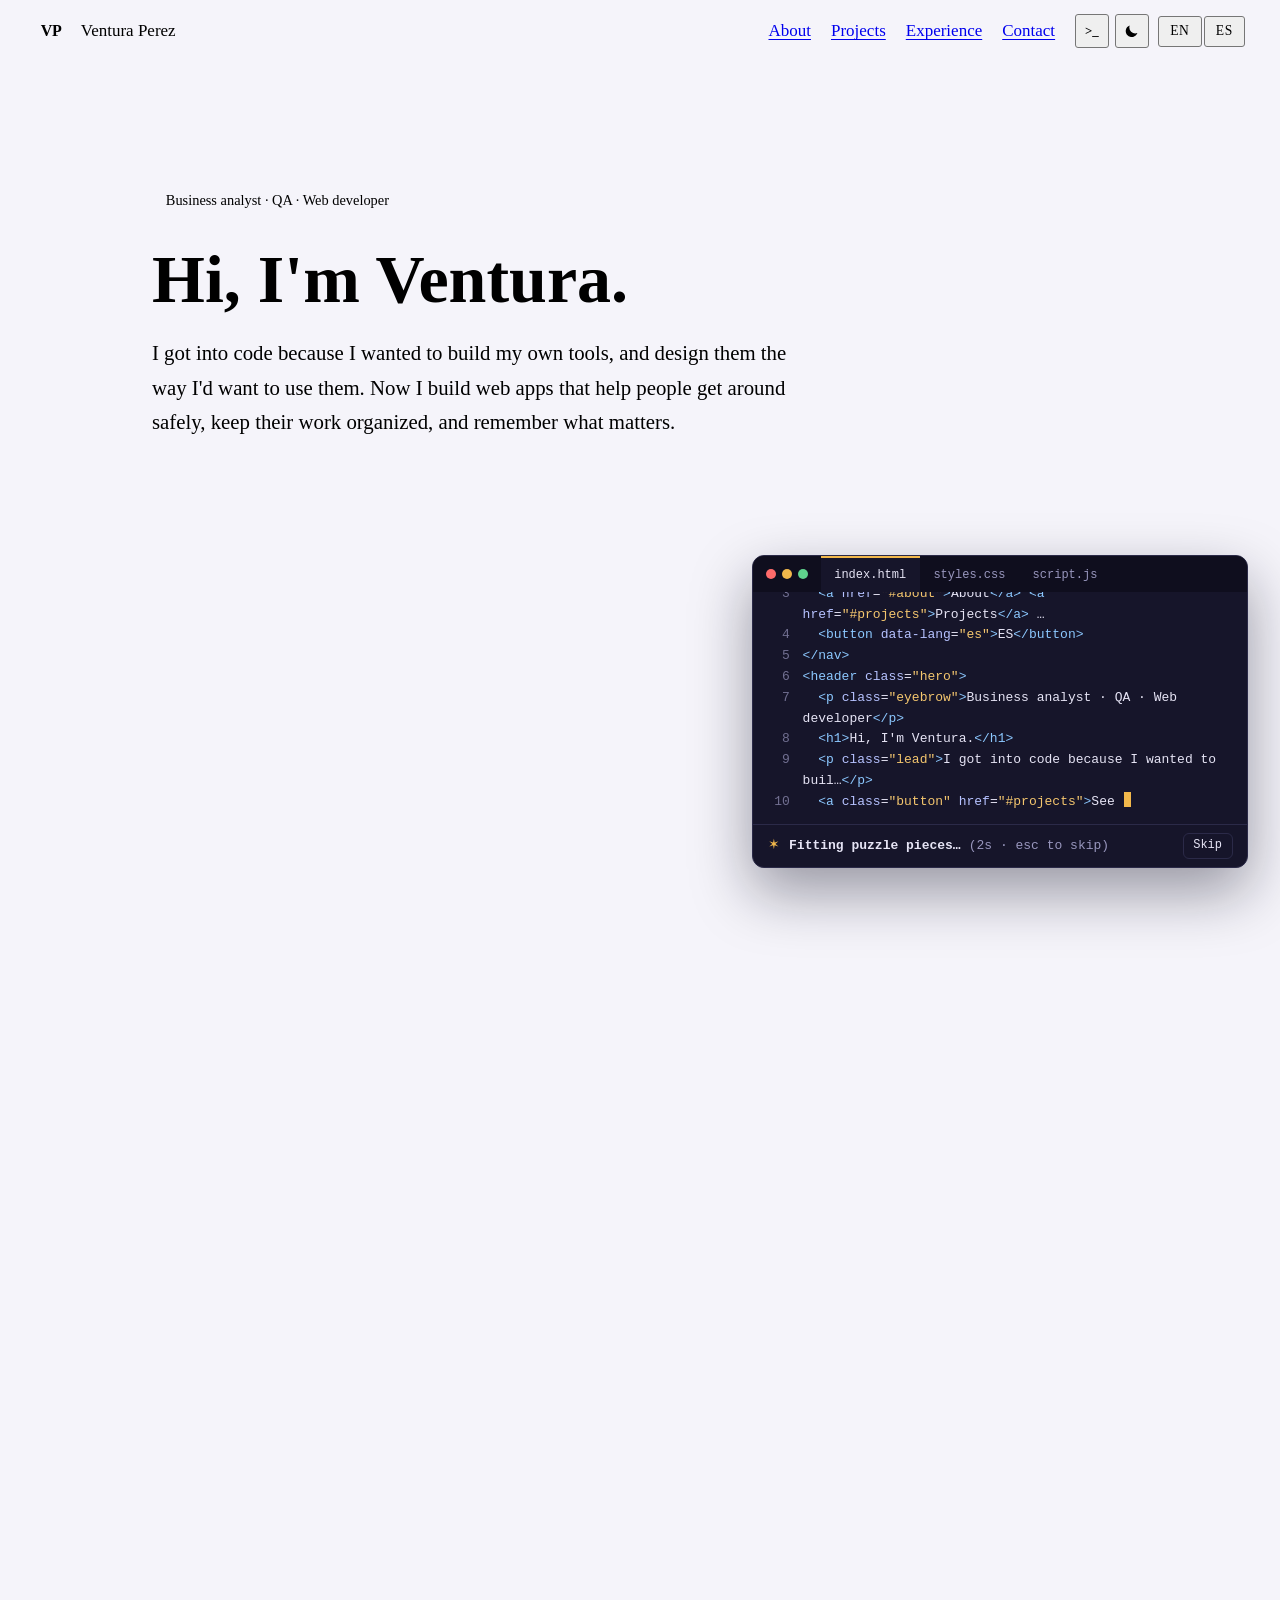
==== commit 3fd8bf04: "Use Ventura Perez as my name everywhere Co-Authored-By: Claude Opus 5.5 <noreply@anthropic.com>" ====
--- a/index.html
+++ b/index.html
@@ -3,8 +3,8 @@
 <head>
   <meta charset="UTF-8" />
   <meta name="viewport" content="width=device-width, initial-scale=1.0" />
-  <title>Ventura Perez Del Castillo — Portfolio</title>
-  <meta name="description" content="Ventura Perez Del Castillo is a business analyst, QA and web developer in the Milwaukee area who builds and designs tools: a safety-first route planner, an IT ticket workspace, and a bilingual puzzle about Guernica." />
+  <title>Ventura Perez — Portfolio</title>
+  <meta name="description" content="Ventura Perez is a business analyst, QA and web developer in the Milwaukee area who builds and designs tools: a safety-first route planner, an IT ticket workspace, and a bilingual puzzle about Guernica." />
   <meta name="theme-color" content="#2e2c55" />
 
   <link rel="icon" href="favicon.ico" sizes="any" />
@@ -352,7 +352,7 @@
 
   <!-- ===================== FOOTER ===================== -->
   <footer class="footer">
-    <p><span data-i18n="footer.text">Designed and built by hand, one commit at a time.</span> &copy; 2026 Ventura Perez Del Castillo.</p>
+    <p><span data-i18n="footer.text">Designed and built by hand, one commit at a time.</span> &copy; 2026 Ventura Perez.</p>
     <p class="footer-tools">
       <button type="button" class="rebuild" data-snippet="rebuild" data-i18n="footer.rebuild" hidden>↻ Watch this page build itself</button>
       <button type="button" class="rebuild view-source-btn" data-snippet="source" data-i18n="footer.source" aria-pressed="false" hidden>&lt;/&gt; View the source</button>
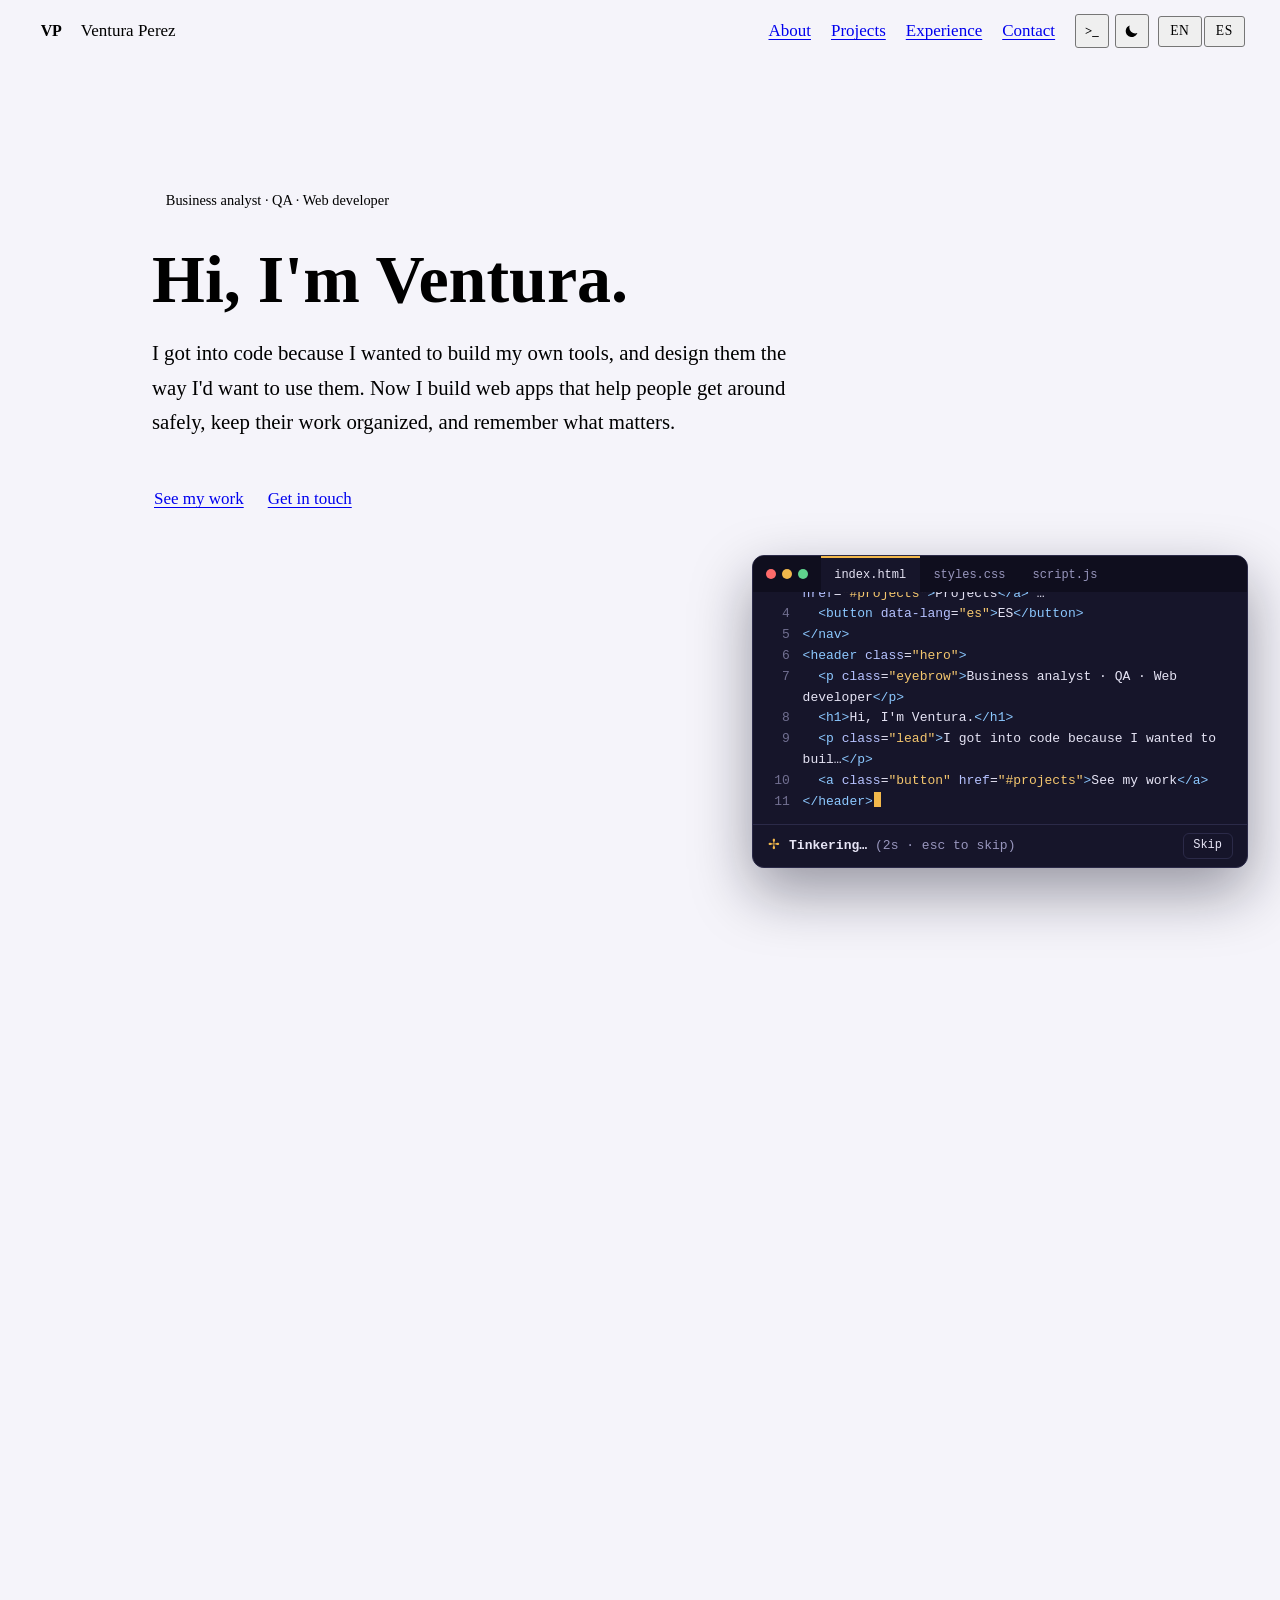
==== commit cd220d4e: "Add my QR code to About me, and an About me panel to SafeMaps - About section and README: a QR code " ====
--- a/index.html
+++ b/index.html
@@ -136,9 +136,16 @@
           <p data-i18n="about.empathy">Empathy is how I approach teamwork. I know what it's like to be in a room where no one is listening to you, so I ask before I assume, make room for the quieter voices, and try to understand where someone is coming from before deciding where we go. Teams that feel safe with each other ask better questions, catch problems sooner and build better things.</p>
         </div>
 
-        <blockquote class="pull-quote">
-          <p data-i18n="about.quote">Technology can help us remember. I built my Guernica puzzle so we never forget the value of peaceful, non-violent action.</p>
-        </blockquote>
+        <div class="about-side">
+          <blockquote class="pull-quote">
+            <p data-i18n="about.quote">Technology can help us remember. I built my Guernica puzzle so we never forget the value of peaceful, non-violent action.</p>
+          </blockquote>
+
+          <figure class="about-qr">
+            <img src="images/qr-portfolio.png" width="480" height="480" alt="QR code that opens this portfolio" data-i18n-alt="about.qrAlt" loading="lazy">
+            <figcaption data-i18n="about.qr">Scan to open this portfolio on your phone.</figcaption>
+          </figure>
+        </div>
       </div>
 
       <h3 class="skills-title" data-i18n="skills.title">What I work with</h3>
--- a/styles.css
+++ b/styles.css
@@ -285,6 +285,15 @@
   position: relative;
   font-family: var(--font-head); font-size: 1.1rem; line-height: 1.55;
 }
+.about-side { display: grid; gap: 2rem; }
+/* The code keeps its white background in the dark theme, so phones can still read it. */
+.about-qr { display: flex; align-items: center; gap: 1rem; margin: 0; }
+.about-qr img {
+  width: 9.5rem; height: auto; flex: none;
+  background: #fff; border-radius: var(--radius);
+  box-shadow: var(--shadow);
+}
+.about-qr figcaption { color: var(--color-muted); font-size: .95rem; line-height: 1.45; }
 
 /* -------- Skills -------- */
 .skills-title { font-size: 1.25rem; margin: 3rem 0 1rem; }
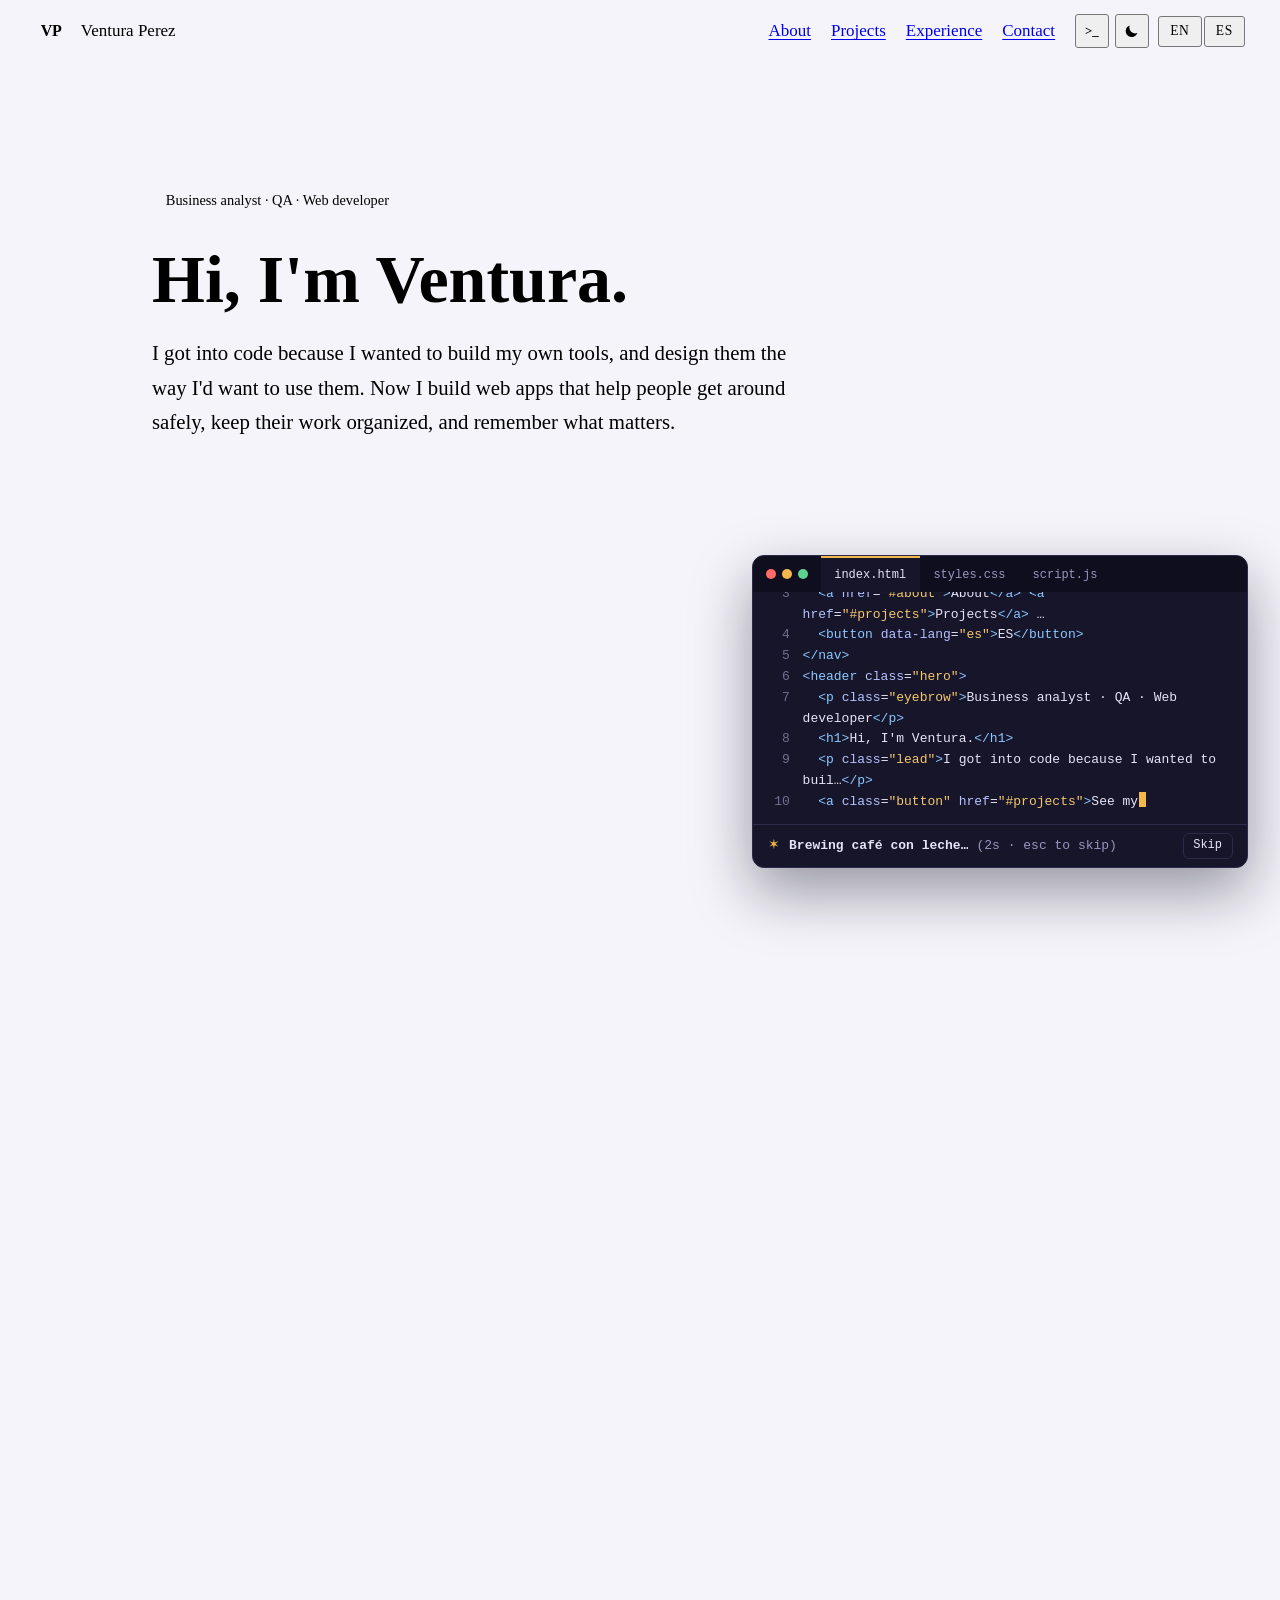
==== commit 17eba6fb: "Make each project card open its project when clicked - A click anywhere on a card opens its demo; it" ====
--- a/index.html
+++ b/index.html
@@ -264,6 +264,7 @@
 
         <article class="project-card">
           <div class="project-media guernica-art">
+            <a class="art-link" href="https://vperez-stars.github.io/Guernica/" target="_blank" rel="noopener noreferrer" tabindex="-1" aria-hidden="true"></a>
             <span class="pieces">
               <i></i><i></i><i></i><i></i><i></i><button type="button" class="missing" data-i18n-label="guernica.piece" aria-label="Put the last piece in place"></button>
               <i></i><i></i><i></i><i></i><i></i><i></i>
--- a/styles.css
+++ b/styles.css
@@ -868,6 +868,17 @@
 
 /* -------- Small additions for the playable cards and the timeline -------- */
 .guernica-label { pointer-events: none; }
+
+/* Each card opens its project when clicked (features.js); its own buttons, links and
+   mini apps keep working. On Guernica's art, clicks go through the drawn pieces to the
+   puzzle's link underneath, except on the loose piece, which can still be dragged in. */
+.project-card { cursor: pointer; }
+.project-card .mini { cursor: auto; }
+.project-card:has(.project-link:focus-visible) { transform: translateY(-6px); box-shadow: var(--shadow-lift); }
+.guernica-art .art-link { position: absolute; inset: 0; z-index: 1; }
+.guernica-art .pieces { z-index: 2; pointer-events: none; }
+.guernica-art .pieces .missing { pointer-events: auto; }
+.guernica-art .guernica-hint { pointer-events: none; z-index: 2; }
 .job-title { display: flex; align-items: center; flex-wrap: wrap; gap: .25rem .55rem; }
 .job-title .you-are-here { margin-left: 0; }
 .footer-hint { margin-top: .35rem; font-size: .85rem; }
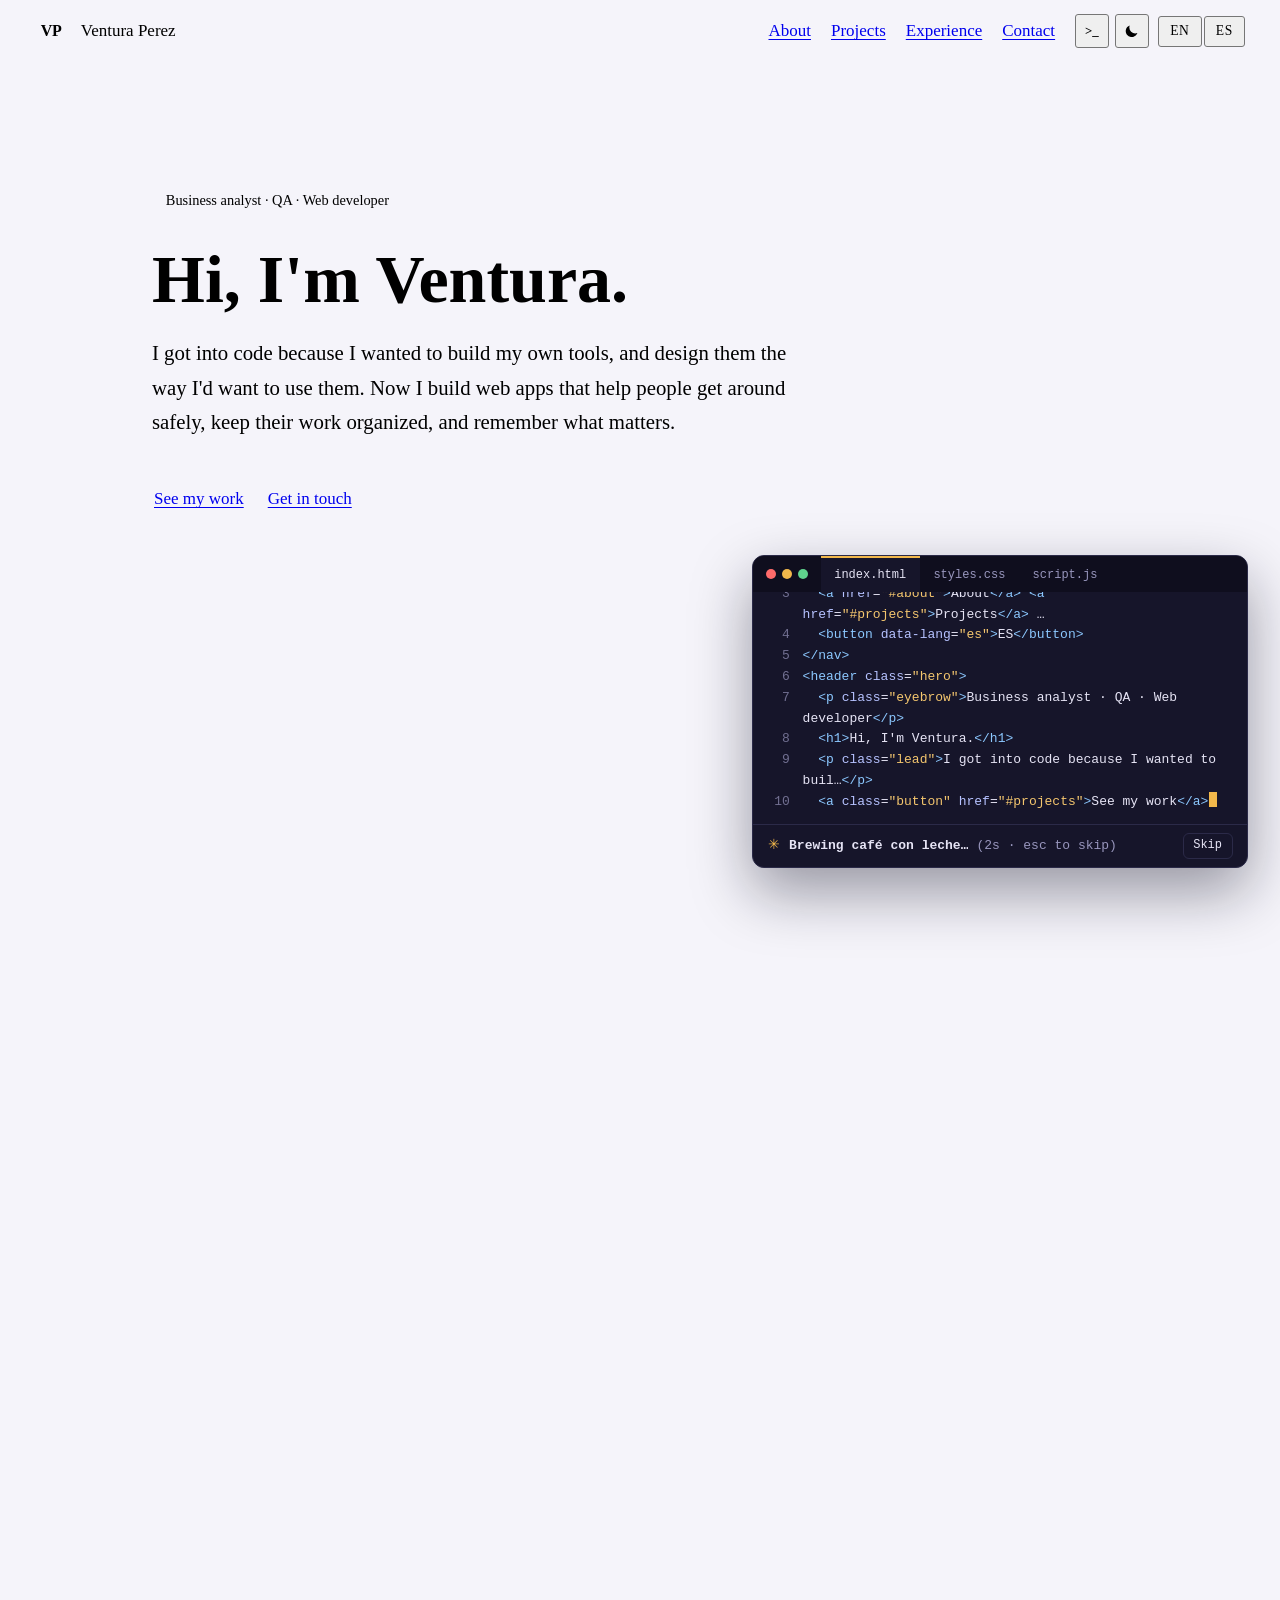
==== commit 42f3f16a: "Add OneTouch DevOps and reliability work A "Keeping it live" section in the OneTouch case study (Doc" ====
--- a/index.html
+++ b/index.html
@@ -166,6 +166,17 @@
           </ul>
         </div>
         <div class="skills-group">
+          <h4 data-i18n="skills.ops">Run &amp; ship</h4>
+          <ul class="skills-list">
+            <li>Docker &amp; Compose</li>
+            <li>Cloudflare Tunnel</li>
+            <li data-i18n="skills.ci">GitHub Actions (CI)</li>
+            <li>PowerShell</li>
+            <li data-i18n="skills.monitor">Monitoring &amp; alerting</li>
+            <li data-i18n="skills.runbooks">Runbooks &amp; failover drills</li>
+          </ul>
+        </div>
+        <div class="skills-group">
           <h4 data-i18n="skills.analyze">Analyze &amp; test</h4>
           <ul class="skills-list">
             <li data-i18n="skills.ba">Business analysis</li>
@@ -250,7 +261,7 @@
           <div class="project-body">
             <h3>OneTouch</h3>
             <ul class="tags">
-              <li>JavaScript</li><li>Node.js</li><li>Claude API</li><li>PostgreSQL</li><li>Three.js</li>
+              <li>JavaScript</li><li>Node.js</li><li>Claude API</li><li>PostgreSQL</li><li>Docker</li><li>Three.js</li>
             </ul>
             <p data-i18n="onetouch.desc">An IT ticket workspace: ask questions about tickets in plain English, build your own dashboards, and see which work needs attention first.</p>
             <p class="highlight" data-i18n="onetouch.highlight">It maps its own architecture in 2D and 3D, so you can follow a real request through the whole system, step by step.</p>
@@ -308,6 +319,7 @@
           <p class="job-org">i.c.stars · <span data-i18n="exp.ics.place">Milwaukee, WI</span></p>
           <ul>
             <li data-i18n="exp.ics.1">Build web apps for real client projects, combining programming, business analysis and leadership.</li>
+            <li data-i18n-html="exp.ics.ops">Took a client project’s 5-service analytics platform from a laptop to a monitored public service: Docker Compose, Cloudflare Tunnel, a PowerShell failover watchdog, GitHub Actions CI and phone alerts. <a href="work/onetouch.html#ops">How I kept it live</a></li>
             <li data-i18n="exp.ics.2">Present solutions to rooms of clients and lead the Q&amp;A on the technical approach and the business value.</li>
             <li data-i18n="exp.ics.3">Deliver projects in Agile and Waterfall, tracking work in Jira and GitHub.</li>
           </ul>
--- a/styles.css
+++ b/styles.css
@@ -816,7 +816,7 @@
 .case h2 { font-size: clamp(1.35rem, 3vw, 1.6rem); margin: 0 0 .85rem; }
 .case section + section { margin-top: 3rem; }
 .case h2::after { content: ""; display: block; width: 2.5rem; height: 4px; border-radius: 4px; margin-top: .5rem; background: linear-gradient(90deg, var(--color-accent), var(--color-spark)); }
-.case p + p { margin-top: .9rem; }
+.case p + p, .case p + ul:not(.case-results), .case p + ol { margin-top: .9rem; }
 .case ol, .case ul:not(.case-results) { padding-left: 1.3rem; }
 .case li + li { margin-top: .5rem; }
 .case li::marker { color: var(--color-accent); font-weight: 700; }
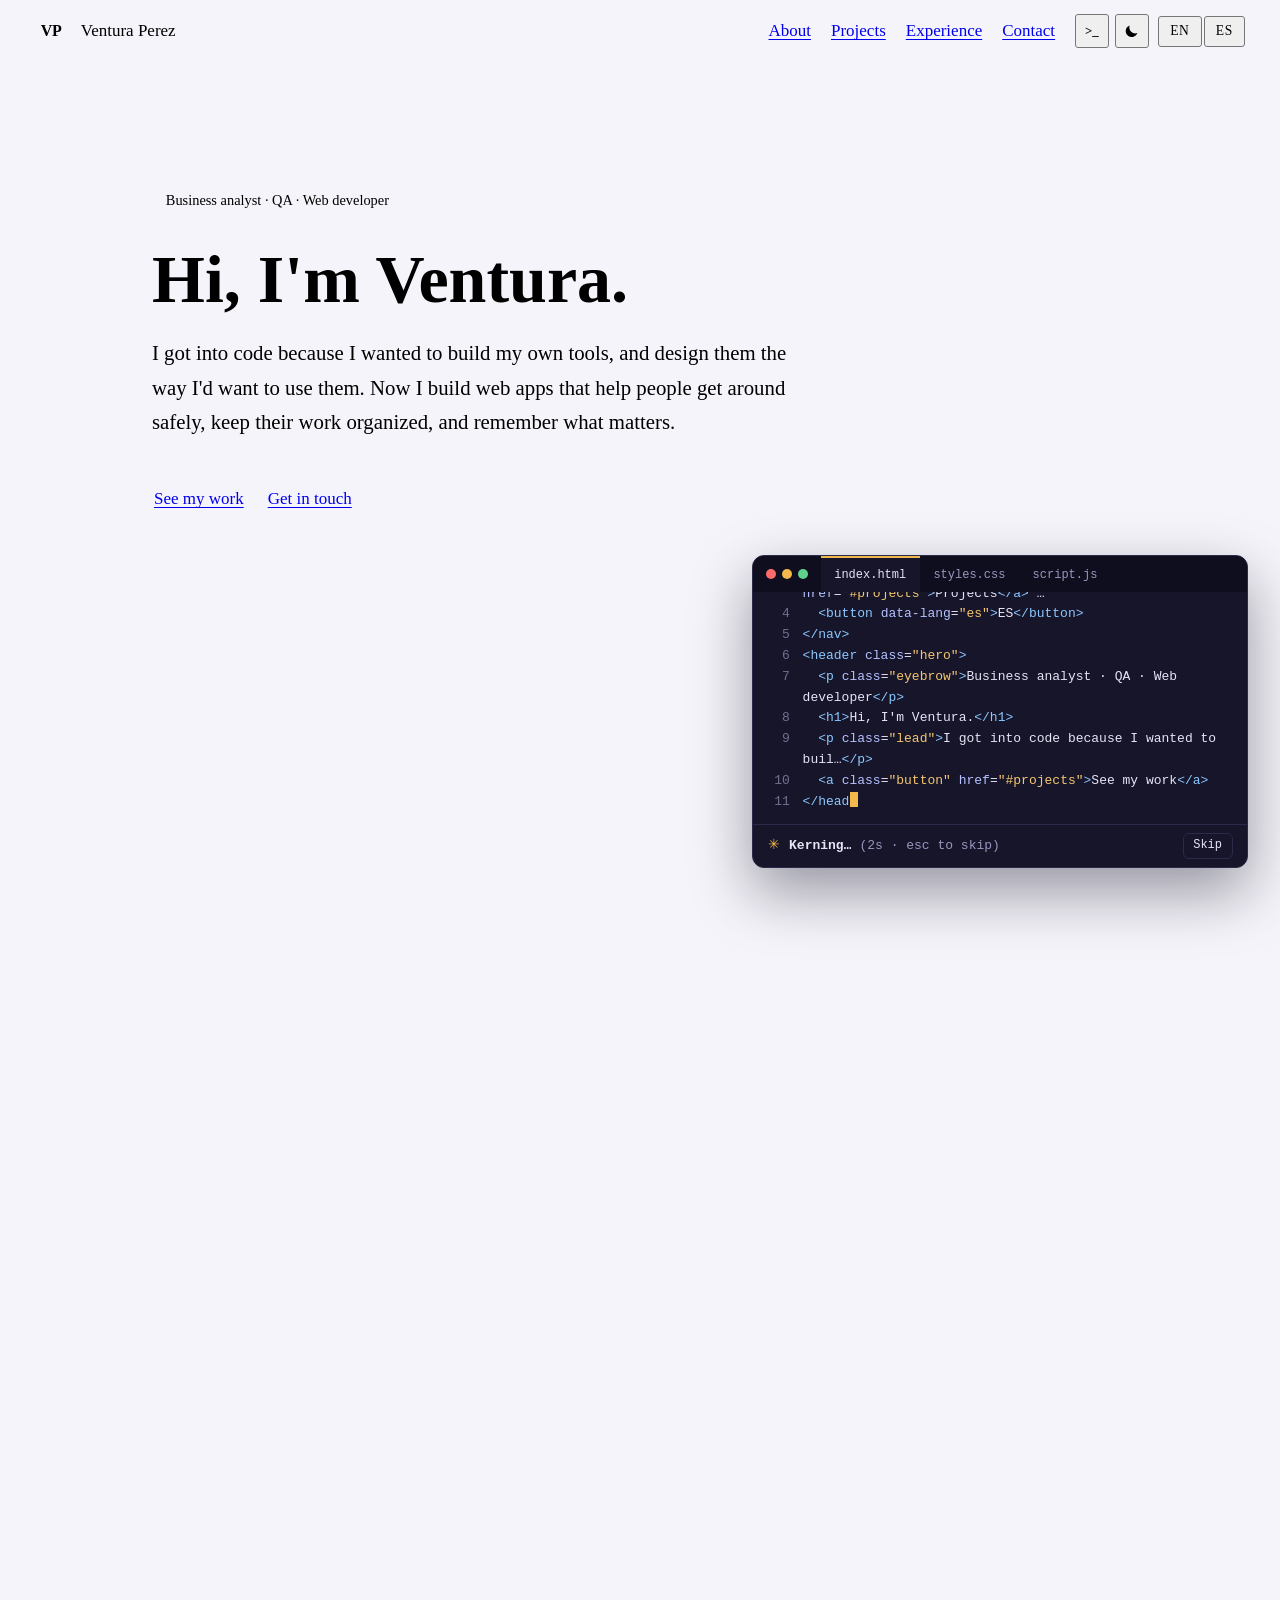
==== commit 4b7650e0: "Update GitHub username from vperez-stars to ventupecas Point every github.io and github.com link at " ====
--- a/index.html
+++ b/index.html
@@ -275,7 +275,7 @@
 
         <article class="project-card">
           <div class="project-media guernica-art">
-            <a class="art-link" href="https://vperez-stars.github.io/Guernica/" target="_blank" rel="noopener noreferrer" tabindex="-1" aria-hidden="true"></a>
+            <a class="art-link" href="https://ventupecas.github.io/Guernica/" target="_blank" rel="noopener noreferrer" tabindex="-1" aria-hidden="true"></a>
             <span class="pieces">
               <i></i><i></i><i></i><i></i><i></i><button type="button" class="missing" data-i18n-label="guernica.piece" aria-label="Put the last piece in place"></button>
               <i></i><i></i><i></i><i></i><i></i><i></i>
@@ -294,7 +294,7 @@
             <p class="highlight" data-i18n="guernica.why">Why I made it: the bombing of Guernica shows what violence costs, and why peaceful, non-violent action is worth remembering. I wanted people to rebuild that memory with their own hands, one piece at a time.</p>
             <p class="note" data-i18n-html="guernica.note">Built for a tech expo. Picasso painted <i>Guernica</i> for one too: the 1937 Paris International Exposition, devoted to arts and technology.</p>
             <div class="project-links">
-              <a href="https://vperez-stars.github.io/Guernica/" target="_blank" rel="noopener noreferrer" class="project-link" data-snippet="guernica" data-i18n="link.puzzle">Play the puzzle</a>
+              <a href="https://ventupecas.github.io/Guernica/" target="_blank" rel="noopener noreferrer" class="project-link" data-snippet="guernica" data-i18n="link.puzzle">Play the puzzle</a>
               <a href="work/guernica.html" class="project-link" data-snippet="case" data-i18n="link.case">Read the case study</a>
             </div>
           </div>
@@ -363,7 +363,7 @@
 
       <ul class="contact-list">
         <li><a class="button" href="mailto:vperez@icstars.org" data-snippet="email" data-i18n="contact.email">Email me</a></li>
-        <li><a class="button button-outline" href="https://github.com/vperez-stars" target="_blank" rel="noopener noreferrer" data-snippet="github">GitHub</a></li>
+        <li><a class="button button-outline" href="https://github.com/ventupecas" target="_blank" rel="noopener noreferrer" data-snippet="github">GitHub</a></li>
         <li><a class="button button-outline" href="https://www.linkedin.com/in/ventura-perez/" target="_blank" rel="noopener noreferrer" data-snippet="linkedin">LinkedIn</a></li>
       </ul>
     </section>
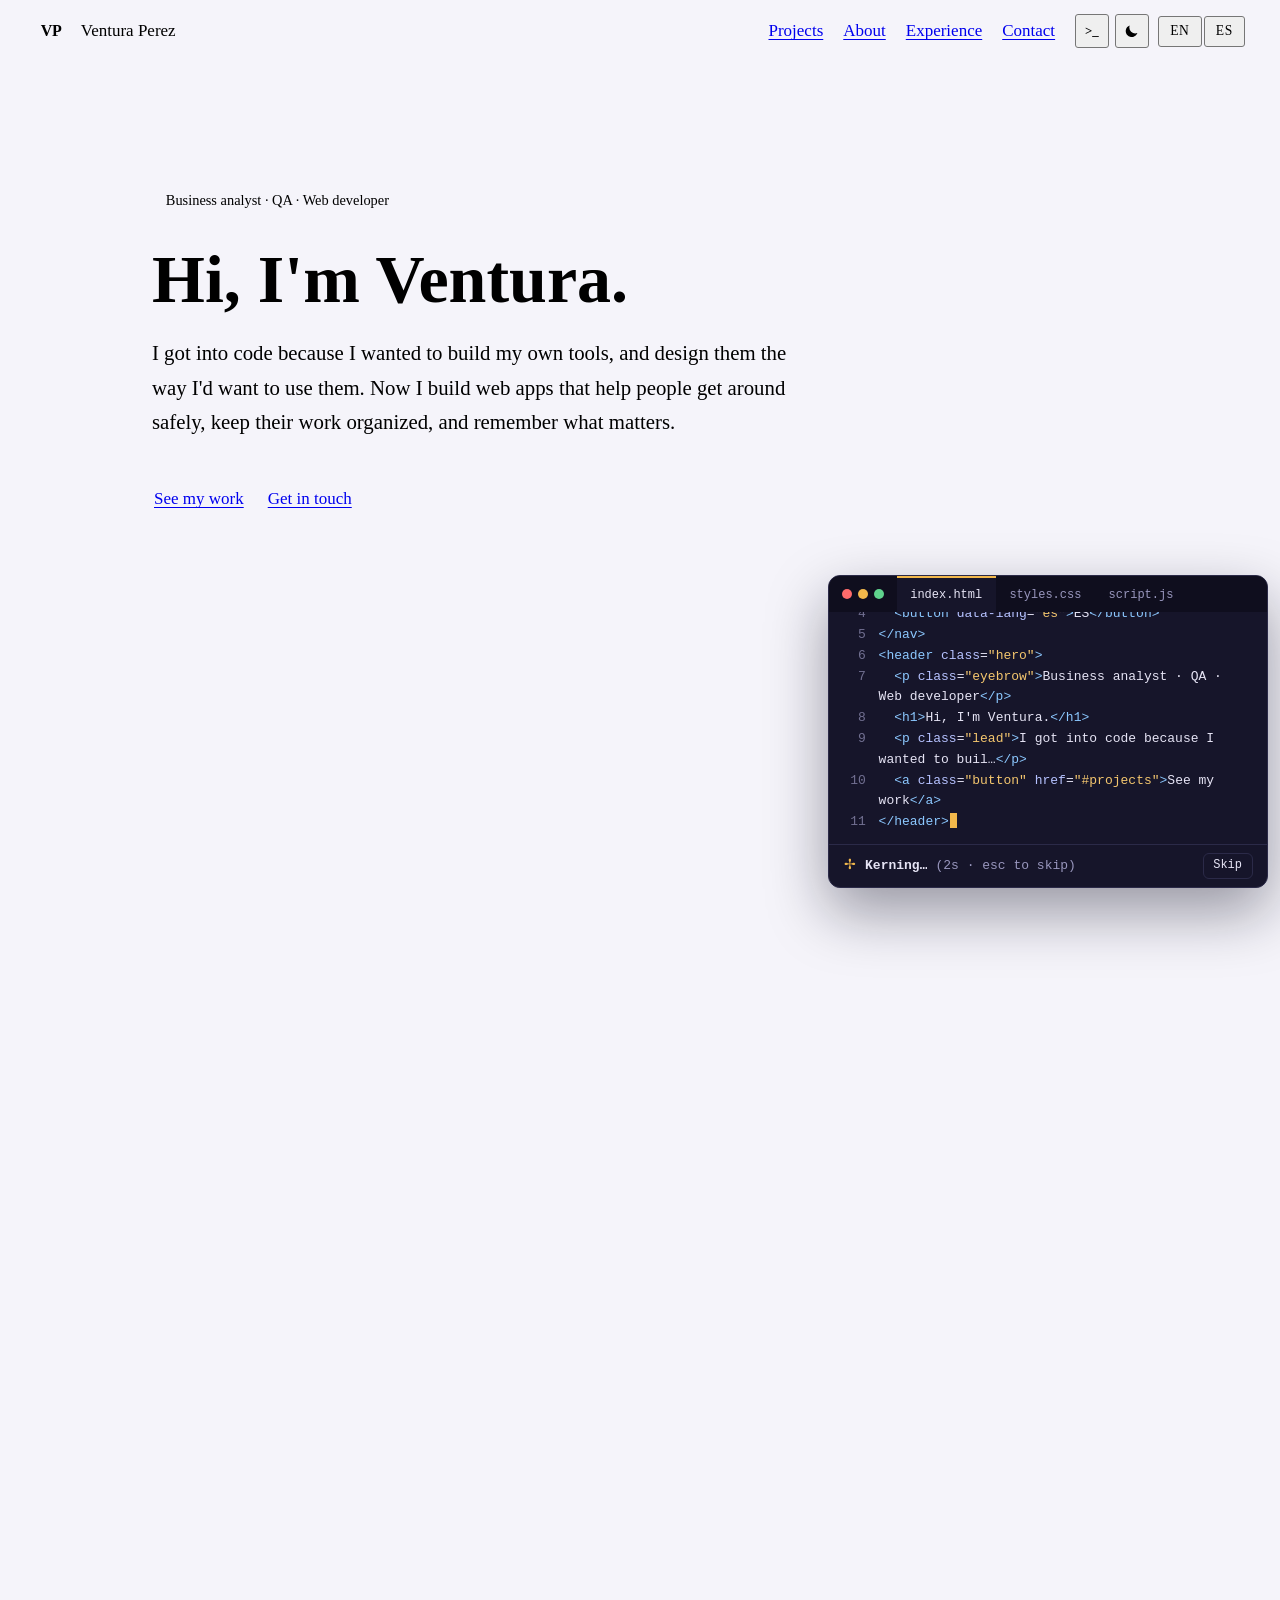
==== commit 23de493b: "Show projects first, shorten About me, keep the build console clear of the hero text - Reorder the p" ====
--- a/index.html
+++ b/index.html
@@ -62,8 +62,8 @@
 
     <div class="nav-right">
       <div class="nav-links">
+        <a href="#projects" data-snippet="anchor" data-i18n="nav.projects">Projects</a>
         <a href="#about" data-snippet="anchor" data-i18n="nav.about">About</a>
-        <a href="#projects" data-snippet="anchor" data-i18n="nav.projects">Projects</a>
         <a href="#experience" data-snippet="anchor" data-i18n="nav.experience">Experience</a>
         <a href="#contact" data-snippet="anchor" data-i18n="nav.contact">Contact</a>
       </div>
@@ -117,109 +117,6 @@
           <span class="stat-label" data-i18n="stats.languages">languages I build in: English and Spanish</span>
         </li>
       </ul>
-    </section>
-
-    <!-- ===================== ABOUT ===================== -->
-    <section id="about" class="section">
-      <h2 data-i18n="about.title">About me</h2>
-
-      <div class="about-grid">
-        <div class="about-text">
-          <p data-i18n="about.p0">I was born and raised in Madrid, Spain, and moved to West Orange, New Jersey, right before my tenth birthday without knowing a word of English. Miami and now Milwaukee came next, and each move taught me to adapt quickly to an entirely new place. I'm curious by nature, a bit of a sponge: I learn from everything around me, and most of all from the people I work with.</p>
-          <p data-i18n="about.p1">I've always wanted to know how the tools I use actually work, and to make my own when the right one doesn't exist. That's what pulled me into programming. I like the whole process: deciding what a tool should do, designing how it should feel, and building it until it does.</p>
-          <p data-i18n="about.p2">Before tech, I worked in sales. At Park Business Capital in Miami, I went from opening cold leads to closing deals within my first three months, selling at triple the industry average. I also improved the company's sales script, taught veteran colleagues new technology, and trained new hires in sales. Before that, at Domino's in Miami Beach, I planned delivery routes and timed the ovens to keep orders on schedule. (Yes, I was planning routes long before SafeMaps.)</p>
-          <p data-i18n="about.p3">Today I'm a business analyst and QA in i.c.stars, a technology and leadership program in Milwaukee. I build web apps for real client projects, then present them and lead the Q&amp;A on the technical approach and the business value.</p>
-          <p data-i18n="about.p4">I work in English and Spanish, and I build that way too: SafeMaps and my Guernica puzzle both run in both languages.</p>
-
-          <h3 class="about-sub" data-i18n="about.people">How I work with people</h3>
-          <p data-i18n="about.nvc">I believe in nonviolent communication: saying what I see and what I need without blame, and listening just as carefully for what the other person needs. Disagreement on a team is normal, and often useful, as long as it stays about the work and not the people.</p>
-          <p data-i18n="about.empathy">Empathy is how I approach teamwork. I know what it's like to be in a room where no one is listening to you, so I ask before I assume, make room for the quieter voices, and try to understand where someone is coming from before deciding where we go. Teams that feel safe with each other ask better questions, catch problems sooner and build better things.</p>
-        </div>
-
-        <div class="about-side">
-          <blockquote class="pull-quote">
-            <p data-i18n="about.quote">Technology can help us remember. I built my Guernica puzzle so we never forget the value of peaceful, non-violent action.</p>
-          </blockquote>
-
-          <figure class="about-qr">
-            <img src="images/qr-portfolio.png" width="480" height="480" alt="QR code that opens this portfolio" data-i18n-alt="about.qrAlt" loading="lazy">
-            <figcaption data-i18n="about.qr">Scan to open this portfolio on your phone.</figcaption>
-          </figure>
-        </div>
-      </div>
-
-      <h3 class="skills-title" data-i18n="skills.title">What I work with</h3>
-      <div class="skills-groups">
-        <div class="skills-group">
-          <h4 data-i18n="skills.build">Build with</h4>
-          <ul class="skills-list">
-            <li>JavaScript</li>
-            <li>HTML</li>
-            <li>CSS</li>
-            <li>Python</li>
-            <li>Rust</li>
-            <li>SQL</li>
-            <li>React</li>
-            <li>Node.js</li>
-            <li data-i18n="skills.ai">Anthropic API &amp; AI tools</li>
-            <li data-i18n="skills.git">Git &amp; GitHub</li>
-          </ul>
-        </div>
-        <div class="skills-group">
-          <h4 data-i18n="skills.ops">Run &amp; ship</h4>
-          <ul class="skills-list">
-            <li>Docker &amp; Compose</li>
-            <li>Cloudflare Tunnel</li>
-            <li data-i18n="skills.ci">GitHub Actions (CI)</li>
-            <li>PowerShell</li>
-            <li data-i18n="skills.monitor">Monitoring &amp; alerting</li>
-            <li data-i18n="skills.runbooks">Runbooks &amp; failover drills</li>
-          </ul>
-        </div>
-        <div class="skills-group">
-          <h4 data-i18n="skills.analyze">Analyze &amp; test</h4>
-          <ul class="skills-list">
-            <li data-i18n="skills.ba">Business analysis</li>
-            <li data-i18n="skills.data">Data analysis</li>
-            <li data-i18n="skills.qa">Quality assurance</li>
-            <li data-i18n="skills.office">Microsoft 365 &amp; Excel</li>
-          </ul>
-        </div>
-        <div class="skills-group">
-          <h4 data-i18n="skills.work">How I work</h4>
-          <ul class="skills-list">
-            <li data-i18n="skills.agile">Agile</li>
-            <li data-i18n="skills.waterfall">Waterfall</li>
-            <li>Jira</li>
-            <li data-i18n="skills.pm">Project management</li>
-            <li data-i18n="skills.present">Client presentations</li>
-            <li data-i18n="skills.team">Team collaboration</li>
-            <li data-i18n="skills.problem">Problem-solving &amp; critical thinking</li>
-            <li data-i18n="skills.learning">Continuous learning</li>
-          </ul>
-        </div>
-        <div class="skills-group">
-          <h4 data-i18n="skills.clients">Sales &amp; clients</h4>
-          <ul class="skills-list">
-            <li data-i18n="skills.sales">Sales</li>
-            <li data-i18n="skills.service">Customer service</li>
-            <li data-i18n="skills.relations">Business relations</li>
-            <li data-i18n="skills.marketing">Marketing</li>
-            <li>Salesforce</li>
-            <li>KickSite</li>
-          </ul>
-        </div>
-        <div class="skills-group">
-          <h4 data-i18n="skills.speak">Languages</h4>
-          <ul class="skills-list">
-            <li data-i18n="skills.en">English</li>
-            <li data-i18n="skills.es">Spanish</li>
-            <li data-i18n="skills.fr">Learning French</li>
-            <li data-i18n="skills.pt">Learning Portuguese</li>
-            <li data-i18n="skills.it">Learning Italian</li>
-          </ul>
-        </div>
-      </div>
     </section>
 
     <!-- ===================== PROJECTS ===================== -->
@@ -303,6 +200,109 @@
       </div>
     </section>
 
+    <!-- ===================== ABOUT ===================== -->
+    <section id="about" class="section">
+      <h2 data-i18n="about.title">About me</h2>
+
+      <div class="about-grid">
+        <div class="about-text">
+          <p data-i18n="about.p0">Born in Madrid. At nine, I moved to New Jersey without a word of English, then on to Miami and now Milwaukee. Every move taught me to adapt fast and to learn from everyone around me.</p>
+          <p data-i18n="about.p1">I got into programming because I wanted to know how my tools work, and to build my own when the right one didn’t exist. I like the whole arc: deciding what a tool should do, designing how it feels, and building it until it does.</p>
+          <p data-i18n="about.p2">Before tech, I sold at triple the industry average at Park Business Capital. Before that, I planned delivery routes at Domino’s. (Yes, I was routing long before SafeMaps.)</p>
+          <p data-i18n="about.p3">Today I’m a business analyst and QA at i.c.stars, a tech and leadership program in Milwaukee: I build web apps for real clients, then present them and lead the Q&amp;A.</p>
+          <p data-i18n="about.p4">I work in English and Spanish, and so does what I build: SafeMaps and my Guernica puzzle run in both.</p>
+
+          <h3 class="about-sub" data-i18n="about.people">How I work with people</h3>
+          <p data-i18n="about.nvc">I believe in nonviolent communication: saying what I see and what I need without blame, and listening just as carefully for what the other person needs. Disagreement on a team is normal, and often useful, as long as it stays about the work and not the people.</p>
+          <p data-i18n="about.empathy">Empathy is how I approach teamwork. I know what it's like to be in a room where no one is listening to you, so I ask before I assume, make room for the quieter voices, and try to understand where someone is coming from before deciding where we go. Teams that feel safe with each other ask better questions, catch problems sooner and build better things.</p>
+        </div>
+
+        <div class="about-side">
+          <blockquote class="pull-quote">
+            <p data-i18n="about.quote">Technology can help us remember. I built my Guernica puzzle so we never forget the value of peaceful, non-violent action.</p>
+          </blockquote>
+
+          <figure class="about-qr">
+            <img src="images/qr-portfolio.png" width="480" height="480" alt="QR code that opens this portfolio" data-i18n-alt="about.qrAlt" loading="lazy">
+            <figcaption data-i18n="about.qr">Scan to open this portfolio on your phone.</figcaption>
+          </figure>
+        </div>
+      </div>
+
+      <h3 class="skills-title" data-i18n="skills.title">What I work with</h3>
+      <div class="skills-groups">
+        <div class="skills-group">
+          <h4 data-i18n="skills.build">Build with</h4>
+          <ul class="skills-list">
+            <li>JavaScript</li>
+            <li>HTML</li>
+            <li>CSS</li>
+            <li>Python</li>
+            <li>Rust</li>
+            <li>SQL</li>
+            <li>React</li>
+            <li>Node.js</li>
+            <li data-i18n="skills.ai">Anthropic API &amp; AI tools</li>
+            <li data-i18n="skills.git">Git &amp; GitHub</li>
+          </ul>
+        </div>
+        <div class="skills-group">
+          <h4 data-i18n="skills.ops">Run &amp; ship</h4>
+          <ul class="skills-list">
+            <li>Docker &amp; Compose</li>
+            <li>Cloudflare Tunnel</li>
+            <li data-i18n="skills.ci">GitHub Actions (CI)</li>
+            <li>PowerShell</li>
+            <li data-i18n="skills.monitor">Monitoring &amp; alerting</li>
+            <li data-i18n="skills.runbooks">Runbooks &amp; failover drills</li>
+          </ul>
+        </div>
+        <div class="skills-group">
+          <h4 data-i18n="skills.analyze">Analyze &amp; test</h4>
+          <ul class="skills-list">
+            <li data-i18n="skills.ba">Business analysis</li>
+            <li data-i18n="skills.data">Data analysis</li>
+            <li data-i18n="skills.qa">Quality assurance</li>
+            <li data-i18n="skills.office">Microsoft 365 &amp; Excel</li>
+          </ul>
+        </div>
+        <div class="skills-group">
+          <h4 data-i18n="skills.work">How I work</h4>
+          <ul class="skills-list">
+            <li data-i18n="skills.agile">Agile</li>
+            <li data-i18n="skills.waterfall">Waterfall</li>
+            <li>Jira</li>
+            <li data-i18n="skills.pm">Project management</li>
+            <li data-i18n="skills.present">Client presentations</li>
+            <li data-i18n="skills.team">Team collaboration</li>
+            <li data-i18n="skills.problem">Problem-solving &amp; critical thinking</li>
+            <li data-i18n="skills.learning">Continuous learning</li>
+          </ul>
+        </div>
+        <div class="skills-group">
+          <h4 data-i18n="skills.clients">Sales &amp; clients</h4>
+          <ul class="skills-list">
+            <li data-i18n="skills.sales">Sales</li>
+            <li data-i18n="skills.service">Customer service</li>
+            <li data-i18n="skills.relations">Business relations</li>
+            <li data-i18n="skills.marketing">Marketing</li>
+            <li>Salesforce</li>
+            <li>KickSite</li>
+          </ul>
+        </div>
+        <div class="skills-group">
+          <h4 data-i18n="skills.speak">Languages</h4>
+          <ul class="skills-list">
+            <li data-i18n="skills.en">English</li>
+            <li data-i18n="skills.es">Spanish</li>
+            <li data-i18n="skills.fr">Learning French</li>
+            <li data-i18n="skills.pt">Learning Portuguese</li>
+            <li data-i18n="skills.it">Learning Italian</li>
+          </ul>
+        </div>
+      </div>
+    </section>
+
     <!-- ===================== EXPERIENCE ===================== -->
     <section id="experience" class="section">
       <h2 data-i18n="exp.title">Experience</h2>
--- a/styles.css
+++ b/styles.css
@@ -571,11 +571,14 @@
   background-color: #efefef; color: #000; border: 1px solid #767676; border-radius: 3px; font-weight: 400;
 }
 
-/* The editor panel that types the code */
+/* The editor panel that types the code. It sits in the bottom-right corner and, where the
+   screen is wide enough, narrows so its left edge stays clear of the hero's text column
+   (centered --max-width column, its side padding, then the 40rem-wide .lead). */
 .builder {
+  --hero-text-end: calc(max(0px, (100vw - var(--max-width)) / 2) + clamp(1rem, 4vw, 2rem) + 40rem);
   position: fixed; z-index: 60;
-  right: clamp(1rem, 3vw, 2rem); bottom: clamp(1rem, 3vw, 2rem);
-  width: min(31rem, calc(100vw - 2rem));
+  right: .75rem; bottom: .75rem;
+  width: min(calc(100vw - 1.5rem), clamp(22rem, calc(100vw - var(--hero-text-end) - 3rem), 31rem));
   background: var(--code-bg); color: var(--code-text);
   border: 1px solid var(--code-line); border-radius: 12px; overflow: hidden;
   box-shadow: 0 24px 60px rgba(10, 9, 30, .4);
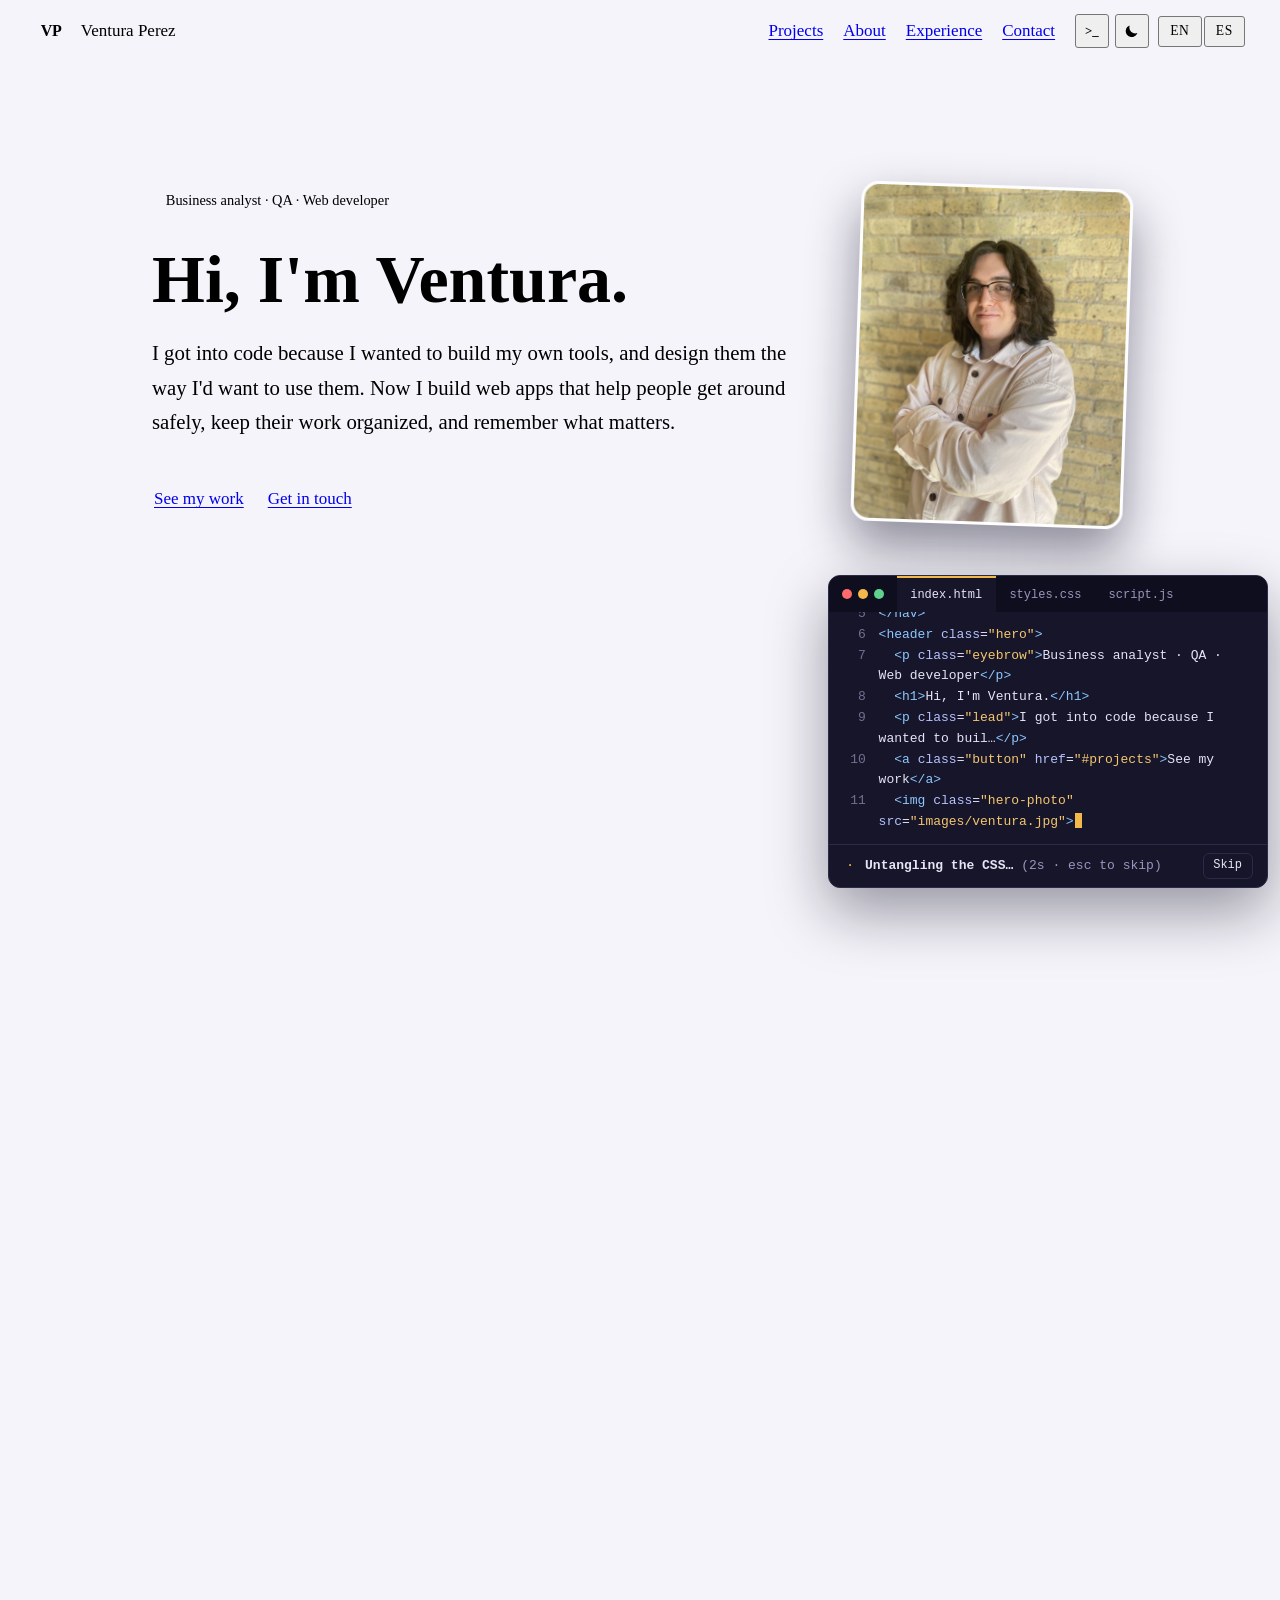
==== commit 2cd1009f: "Add my photo to the right of the hero - images/ventura.jpg: 720x900 crop of the new portrait (89 KB)" ====
--- a/index.html
+++ b/index.html
@@ -84,7 +84,8 @@
   <!-- ===================== HERO ===================== -->
   <header id="top" class="hero">
     <span class="hero-glow" aria-hidden="true"></span>
-    <div class="hero-inner">
+    <div class="hero-inner hero-split">
+      <div class="hero-text">
       <p class="eyebrow" data-i18n="hero.eyebrow">Business analyst · QA · Web developer</p>
       <h1 data-i18n="hero.title">Hi, I'm Ventura.</h1>
       <p class="lead" data-i18n="hero.lead">I got into code because I wanted to build my own tools, and design them the way I'd want to use them. Now I build web apps that help people get around safely, keep their work organized, and remember what matters.</p>
@@ -92,6 +93,8 @@
         <a href="#projects" class="button" data-snippet="anchor" data-i18n="hero.cta1">See my work</a>
         <a href="#contact" class="button button-ghost" data-snippet="anchor" data-i18n="hero.cta2">Get in touch</a>
       </div>
+      </div>
+      <img class="hero-photo" src="images/ventura.jpg" width="720" height="900" alt="Ventura Perez, smiling with arms crossed in front of a yellow brick wall" data-i18n-alt="hero.photoAlt" fetchpriority="high">
     </div>
   </header>
 
--- a/styles.css
+++ b/styles.css
@@ -220,6 +220,25 @@
 
 .hero-actions { display: flex; flex-wrap: wrap; gap: .75rem; }
 
+/* Home hero: text on the left, photo on the right (stacks on narrow screens) */
+.hero-split {
+  display: grid; grid-template-columns: minmax(0, 1fr) auto;
+  align-items: center; column-gap: clamp(1.5rem, 4vw, 3rem);
+}
+.hero-photo {
+  width: clamp(13rem, 24vw, 17rem); height: auto; aspect-ratio: 4 / 5; object-fit: cover;
+  border-radius: 18px; border: 3px solid rgba(255, 255, 255, .85);
+  box-shadow: 0 24px 50px rgba(10, 9, 30, .45);
+  transform: rotate(2deg);
+}
+@media (max-width: 760px) {
+  .hero-split { grid-template-columns: 1fr; }
+  .hero-photo {
+    order: -1; width: 7.5rem; aspect-ratio: 1; object-position: 50% 22%;
+    border-radius: 50%; transform: none; margin-bottom: 1.25rem;
+  }
+}
+
 /* -------- Buttons -------- */
 .button {
   display: inline-block;
@@ -521,10 +540,10 @@
    index.html adds .building and the raw-* classes before the first paint. Elements stay
    hidden until their line of code is typed (.b-in), and each raw-* class gives them the
    browser's plain default look until the CSS rule that styles them is typed. */
-html.building :is(.nav-logo, .nav-links, .nav-tools, .eyebrow, .hero h1, .lead, .hero-actions, main, .footer):not(.b-in) {
+html.building :is(.nav-logo, .nav-links, .nav-tools, .eyebrow, .hero h1, .lead, .hero-actions, .hero-photo, main, .footer):not(.b-in) {
   visibility: hidden;
 }
-html.building :is(.nav-logo, .nav-links, .nav-tools, .eyebrow, .hero h1, .lead, .hero-actions).b-in {
+html.building :is(.nav-logo, .nav-links, .nav-tools, .eyebrow, .hero h1, .lead, .hero-actions, .hero-photo).b-in {
   animation: b-pop .3s ease both;
 }
 @keyframes b-pop { from { opacity: 0; transform: translateY(6px); } }
